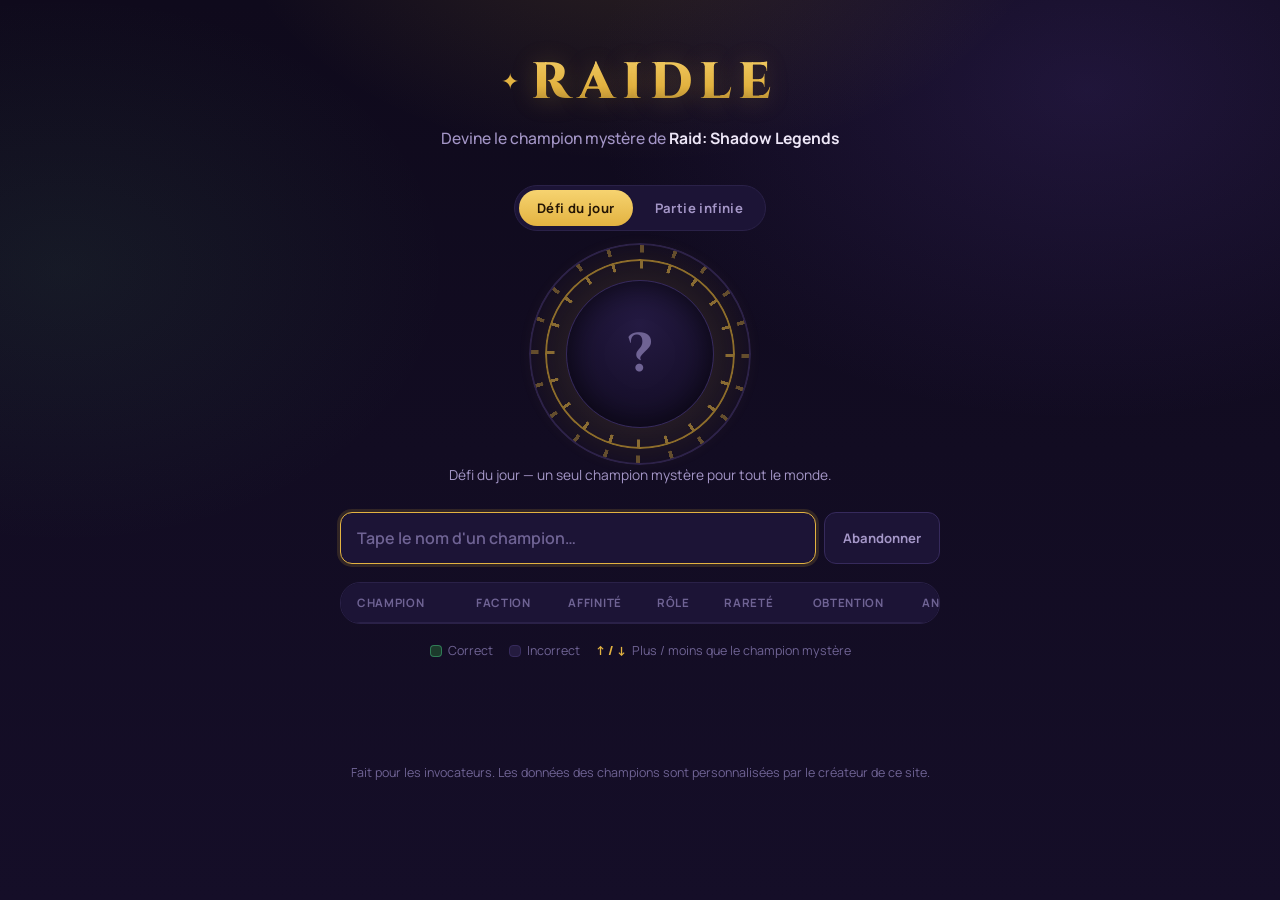
==== index.html @ 4471acad "Init Push" ====
<!DOCTYPE html>
<html lang="fr">
<head>
<meta charset="UTF-8">
<meta name="viewport" content="width=device-width, initial-scale=1.0">
<title>Raidle — Devine le champion Raid Shadow Legends</title>
<link rel="preconnect" href="https://fonts.googleapis.com">
<link rel="preconnect" href="https://fonts.gstatic.com" crossorigin>
<link href="https://fonts.googleapis.com/css2?family=Cinzel:wght@600;700;800&family=Manrope:wght@400;500;600;700;800&display=swap" rel="stylesheet">
<link rel="stylesheet" href="style.css">
</head>
<body>

<div class="bg-glow" aria-hidden="true"></div>

<header class="site-header">
  <div class="header-inner">
    <div class="brand">
      <span class="brand-mark" aria-hidden="true">✦</span>
      <h1>RAIDLE</h1>
    </div>
    <p class="subtitle">Devine le champion mystère de <strong>Raid: Shadow Legends</strong></p>
  </div>
</header>

<main class="game">

  <!-- Mode switch -->
  <div class="mode-switch" role="tablist" aria-label="Mode de jeu">
    <button class="mode-btn is-active" data-mode="daily" role="tab" aria-selected="true">Défi du jour</button>
    <button class="mode-btn" data-mode="infinite" role="tab" aria-selected="false">Partie infinie</button>
  </div>

  <!-- Portal / silhouette hero -->
  <section class="portal-wrap">
    <div class="portal" id="portal">
      <div class="portal-ring" aria-hidden="true"></div>
      <div class="portal-ring portal-ring--outer" aria-hidden="true"></div>
      <div class="portal-glow" aria-hidden="true"></div>
      <div class="portal-figure" id="portalFigure">
        <span class="placeholder-glyph">?</span>
      </div>
    </div>
    <p class="portal-caption" id="attemptsCaption">Qui est ce champion ? Tente ta chance ci-dessous.</p>
  </section>

  <!-- Guess input -->
  <section class="guess-box">
    <div class="autocomplete" id="autocomplete">
      <input
        type="text"
        id="guessInput"
        class="guess-input"
        placeholder="Tape le nom d'un champion…"
        autocomplete="off"
        spellcheck="false"
        aria-label="Nom du champion"
      />
      <ul class="suggestions" id="suggestions" hidden></ul>
    </div>
    <button class="give-up-btn" id="giveUpBtn" type="button">Abandonner</button>
  </section>

  <!-- Win / lose banner -->
  <section class="result-banner" id="resultBanner" hidden></section>

  <!-- Guesses table -->
  <section class="board-wrap">
    <div class="board-scroll">
      <table class="board" id="board">
        <thead>
          <tr>
            <th class="col-portrait">Champion</th>
            <th>Faction</th>
            <th>Affinité</th>
            <th>Rôle</th>
            <th>Rareté</th>
            <th>Obtention</th>
            <th>Année</th>
          </tr>
        </thead>
        <tbody id="boardBody">
        </tbody>
      </table>
    </div>
  </section>

  <p class="legend">
    <span class="legend-item"><span class="legend-swatch legend-swatch--correct"></span> Correct</span>
    <span class="legend-item"><span class="legend-swatch legend-swatch--wrong"></span> Incorrect</span>
    <span class="legend-item"><span class="legend-arrow">↑ / ↓</span> Plus / moins que le champion mystère</span>
  </p>

</main>

<footer class="site-footer">
  <p>Fait pour les invocateurs. Les données des champions sont personnalisées par le créateur de ce site.</p>
</footer>

<script src="data.js"></script>
<script src="script.js"></script>
</body>
</html>
---- style.css ----
/* =========================================================================
   RAIDLE — design tokens
   Palette   : deep arcane violet ground, ember-gold accent, affinity hues
   Type      : Cinzel (display, runic/carved) + Manrope (body/UI)
   Signature : the "summon portal" — a rotating rune ring around the
               silhouette guess, echoing Raid's summon-circle iconography
   ========================================================================= */

:root {
  --bg: #0f0a1c;
  --bg-alt: #150e28;
  --surface: #1c1436;
  --surface-2: #251c44;
  --border: #362a5c;
  --border-soft: #2a2148;

  --text: #ede6f7;
  --text-muted: #a496c7;
  --text-faint: #6f6394;

  --gold: #e3b341;
  --gold-bright: #f6d370;
  --gold-dim: #8a6a2a;

  --magic: #5b9df0;
  --spirit: #57c278;
  --force: #e15b4f;
  --void: #a97bf0;

  --correct: #3fa872;
  --correct-bg: #1c3a2c;
  --wrong-bg: #241b3f;
  --close: #e3b341;

  --radius-lg: 20px;
  --radius-md: 12px;
  --radius-sm: 8px;

  --shadow-deep: 0 20px 60px rgba(0,0,0,0.55);
}

* { box-sizing: border-box; }

html, body {
  margin: 0;
  padding: 0;
}

body {
  background: var(--bg);
  color: var(--text);
  font-family: 'Manrope', sans-serif;
  min-height: 100vh;
  position: relative;
  overflow-x: hidden;
  -webkit-font-smoothing: antialiased;
}

@media (prefers-reduced-motion: reduce) {
  *, *::before, *::after {
    animation-duration: 0.001ms !important;
    animation-iteration-count: 1 !important;
    transition-duration: 0.001ms !important;
  }
}

/* ---------- ambient background ---------- */

.bg-glow {
  position: fixed;
  inset: 0;
  z-index: 0;
  pointer-events: none;
  background:
    radial-gradient(680px 420px at 50% -10%, rgba(227,179,65,0.14), transparent 60%),
    radial-gradient(900px 600px at 85% 10%, rgba(90,60,160,0.22), transparent 55%),
    radial-gradient(700px 500px at 5% 30%, rgba(87,194,120,0.08), transparent 55%),
    linear-gradient(180deg, var(--bg) 0%, var(--bg-alt) 100%);
}

/* ---------- header ---------- */

.site-header {
  position: relative;
  z-index: 1;
  padding: 48px 20px 12px;
  text-align: center;
}

.brand {
  display: flex;
  align-items: center;
  justify-content: center;
  gap: 12px;
}

.brand-mark {
  color: var(--gold);
  font-size: 22px;
  transform: translateY(-2px);
}

.site-header h1 {
  font-family: 'Cinzel', serif;
  font-weight: 800;
  font-size: clamp(2.2rem, 6vw, 3.2rem);
  letter-spacing: 0.14em;
  margin: 0;
  background: linear-gradient(180deg, var(--gold-bright) 0%, var(--gold) 55%, var(--gold-dim) 100%);
  -webkit-background-clip: text;
  background-clip: text;
  color: transparent;
  text-shadow: 0 2px 24px rgba(227,179,65,0.25);
}

.subtitle {
  margin: 10px 0 0;
  color: var(--text-muted);
  font-size: 0.98rem;
  font-weight: 500;
}

.subtitle strong {
  color: var(--text);
  font-weight: 700;
}

/* ---------- layout ---------- */

.game {
  position: relative;
  z-index: 1;
  max-width: 640px;
  margin: 0 auto;
  padding: 24px 20px 60px;
  display: flex;
  flex-direction: column;
  align-items: center;
}

/* ---------- mode switch ---------- */

.mode-switch {
  display: inline-flex;
  gap: 4px;
  padding: 4px;
  background: var(--surface);
  border: 1px solid var(--border-soft);
  border-radius: 999px;
  margin-bottom: 28px;
}

.mode-btn {
  border: none;
  background: transparent;
  color: var(--text-muted);
  font-family: 'Manrope', sans-serif;
  font-weight: 700;
  font-size: 0.82rem;
  letter-spacing: 0.03em;
  padding: 9px 18px;
  border-radius: 999px;
  cursor: pointer;
  transition: background 0.2s ease, color 0.2s ease;
}

.mode-btn:hover { color: var(--text); }

.mode-btn.is-active {
  background: linear-gradient(180deg, var(--gold-bright), var(--gold));
  color: #241505;
}

/* ---------- portal (signature element) ---------- */

.portal-wrap {
  display: flex;
  flex-direction: column;
  align-items: center;
  margin-bottom: 28px;
}

.portal {
  position: relative;
  width: 190px;
  height: 190px;
  display: grid;
  place-items: center;
  border-radius: 50%;
}

.portal-glow {
  position: absolute;
  inset: -30px;
  border-radius: 50%;
  background: radial-gradient(circle, rgba(227,179,65,0.22) 0%, rgba(227,179,65,0) 68%);
  filter: blur(2px);
}

.portal-ring {
  position: absolute;
  inset: 0;
  border-radius: 50%;
  border: 2px solid var(--gold-dim);
  background:
    repeating-conic-gradient(from 0deg, rgba(227,179,65,0.55) 0deg 2deg, transparent 2deg 18deg);
  -webkit-mask: radial-gradient(farthest-side, transparent calc(100% - 10px), #000 calc(100% - 9px));
  mask: radial-gradient(farthest-side, transparent calc(100% - 10px), #000 calc(100% - 9px));
  animation: spin 34s linear infinite;
}

.portal-ring--outer {
  inset: -16px;
  border-color: var(--border);
  opacity: 0.7;
  animation-duration: 50s;
  animation-direction: reverse;
}

@keyframes spin {
  to { transform: rotate(360deg); }
}

.portal-figure {
  position: relative;
  width: 148px;
  height: 148px;
  border-radius: 50%;
  overflow: hidden;
  background: radial-gradient(circle at 50% 30%, #241a42, #150e28 75%);
  border: 1px solid var(--border);
  display: grid;
  place-items: center;
  box-shadow: inset 0 0 30px rgba(0,0,0,0.6);
}

.portal-figure img {
  width: 100%;
  height: 100%;
  object-fit: cover;
  filter: brightness(0) saturate(100%);
  transition: filter 0.5s ease;
}

.portal-figure.is-revealed img {
  filter: none;
}

.placeholder-glyph {
  font-family: 'Cinzel', serif;
  font-size: 3.4rem;
  font-weight: 700;
  color: var(--text-faint);
}

.portal-caption {
  margin: 16px 0 0;
  font-size: 0.86rem;
  color: var(--text-muted);
  text-align: center;
}

/* ---------- guess input ---------- */

.guess-box {
  width: 100%;
  display: flex;
  gap: 8px;
  margin-bottom: 18px;
}

.autocomplete {
  position: relative;
  flex: 1;
}

.guess-input {
  width: 100%;
  background: var(--surface);
  border: 1px solid var(--border);
  color: var(--text);
  font-family: 'Manrope', sans-serif;
  font-size: 1rem;
  font-weight: 600;
  padding: 14px 16px;
  border-radius: var(--radius-md);
  outline: none;
  transition: border-color 0.2s ease, box-shadow 0.2s ease;
}

.guess-input::placeholder { color: var(--text-faint); }

.guess-input:focus {
  border-color: var(--gold);
  box-shadow: 0 0 0 3px rgba(227,179,65,0.15);
}

.suggestions {
  position: absolute;
  z-index: 20;
  top: calc(100% + 6px);
  left: 0;
  right: 0;
  margin: 0;
  padding: 6px;
  list-style: none;
  background: var(--surface-2);
  border: 1px solid var(--border);
  border-radius: var(--radius-md);
  max-height: 260px;
  overflow-y: auto;
  box-shadow: var(--shadow-deep);
}

.suggestions li {
  padding: 10px 12px;
  border-radius: var(--radius-sm);
  font-weight: 600;
  font-size: 0.94rem;
  color: var(--text);
  cursor: pointer;
}

.suggestions li:hover,
.suggestions li.is-active {
  background: var(--surface);
  color: var(--gold-bright);
}

.suggestions .no-match {
  color: var(--text-faint);
  cursor: default;
  font-weight: 500;
}

.suggestions .no-match:hover {
  background: transparent;
  color: var(--text-faint);
}

.give-up-btn {
  background: var(--surface);
  border: 1px solid var(--border);
  color: var(--text-muted);
  font-family: 'Manrope', sans-serif;
  font-weight: 700;
  font-size: 0.82rem;
  padding: 0 18px;
  border-radius: var(--radius-md);
  cursor: pointer;
  white-space: nowrap;
  transition: border-color 0.2s ease, color 0.2s ease;
}

.give-up-btn:hover {
  border-color: var(--force);
  color: var(--force);
}

/* ---------- result banner ---------- */

.result-banner {
  width: 100%;
  border-radius: var(--radius-md);
  padding: 16px 18px;
  margin-bottom: 18px;
  text-align: center;
  font-weight: 700;
  animation: rise 0.35s ease both;
}

.result-banner.win {
  background: linear-gradient(180deg, rgba(63,168,114,0.18), rgba(63,168,114,0.06));
  border: 1px solid rgba(63,168,114,0.5);
  color: #a7e8c4;
}

.result-banner.lose {
  background: linear-gradient(180deg, rgba(225,91,79,0.18), rgba(225,91,79,0.06));
  border: 1px solid rgba(225,91,79,0.5);
  color: #f3b7b0;
}

.result-banner .answer-name {
  font-family: 'Cinzel', serif;
  color: var(--gold-bright);
}

.result-banner .banner-actions {
  margin-top: 10px;
  display: flex;
  gap: 8px;
  justify-content: center;
  flex-wrap: wrap;
}

.banner-actions button {
  font-family: 'Manrope', sans-serif;
  font-weight: 700;
  font-size: 0.82rem;
  padding: 8px 16px;
  border-radius: 999px;
  border: 1px solid var(--border);
  background: var(--surface);
  color: var(--text);
  cursor: pointer;
}

.banner-actions button:hover {
  border-color: var(--gold);
  color: var(--gold-bright);
}

@keyframes rise {
  from { opacity: 0; transform: translateY(-6px); }
  to { opacity: 1; transform: translateY(0); }
}

/* ---------- board ---------- */

.board-wrap {
  width: 100%;
}

.board-scroll {
  width: 100%;
  overflow-x: auto;
  border-radius: var(--radius-lg);
  border: 1px solid var(--border-soft);
}

.board {
  width: 100%;
  border-collapse: collapse;
  min-width: 640px;
  background: var(--surface);
}

.board thead th {
  font-family: 'Manrope', sans-serif;
  font-size: 0.72rem;
  letter-spacing: 0.06em;
  text-transform: uppercase;
  color: var(--text-faint);
  font-weight: 700;
  padding: 12px 10px;
  text-align: center;
  border-bottom: 1px solid var(--border-soft);
}

.board thead th.col-portrait { text-align: left; padding-left: 16px; }

.board tbody td {
  padding: 10px;
  text-align: center;
  border-bottom: 1px solid var(--border-soft);
  font-size: 0.86rem;
  font-weight: 700;
}

.board tbody tr:last-child td { border-bottom: none; }

.cell-portrait {
  display: flex;
  align-items: center;
  gap: 10px;
  padding-left: 16px !important;
  text-align: left !important;
  font-family: 'Cinzel', serif;
  font-size: 0.88rem;
  letter-spacing: 0.02em;
  color: var(--text);
}

.cell-portrait img,
.cell-portrait .thumb-fallback {
  width: 34px;
  height: 34px;
  border-radius: 50%;
  object-fit: cover;
  border: 1px solid var(--border);
  flex-shrink: 0;
}

.cell-portrait .thumb-fallback {
  display: grid;
  place-items: center;
  background: var(--surface-2);
  font-size: 0.7rem;
  color: var(--text-faint);
  font-family: 'Manrope', sans-serif;
  font-weight: 800;
}

.tag {
  display: inline-flex;
  align-items: center;
  gap: 6px;
  padding: 6px 10px;
  border-radius: 999px;
  font-size: 0.78rem;
}

.cell.is-correct {
  background: var(--correct-bg);
  color: #a7e8c4;
}

.cell.is-wrong {
  background: var(--wrong-bg);
  color: var(--text-muted);
}

.cell .arrow {
  margin-left: 4px;
  color: var(--close);
  font-weight: 900;
}

.affinity-dot {
  width: 9px;
  height: 9px;
  border-radius: 50%;
  display: inline-block;
}

.affinity-dot.Magic { background: var(--magic); }
.affinity-dot.Spirit { background: var(--spirit); }
.affinity-dot.Force { background: var(--force); }
.affinity-dot.Void { background: var(--void); }

.row-enter {
  animation: rowIn 0.4s ease both;
}

@keyframes rowIn {
  from { opacity: 0; transform: translateY(-8px); }
  to { opacity: 1; transform: translateY(0); }
}

/* ---------- legend ---------- */

.legend {
  margin-top: 18px;
  display: flex;
  flex-wrap: wrap;
  gap: 16px;
  justify-content: center;
  color: var(--text-faint);
  font-size: 0.78rem;
}

.legend-item {
  display: inline-flex;
  align-items: center;
  gap: 6px;
}

.legend-swatch {
  width: 12px;
  height: 12px;
  border-radius: 4px;
  display: inline-block;
}

.legend-swatch--correct { background: var(--correct-bg); border: 1px solid rgba(63,168,114,0.6); }
.legend-swatch--wrong { background: var(--wrong-bg); border: 1px solid var(--border); }

.legend-arrow { color: var(--close); font-weight: 800; }

/* ---------- footer ---------- */

.site-footer {
  position: relative;
  z-index: 1;
  text-align: center;
  padding: 20px;
  color: var(--text-faint);
  font-size: 0.78rem;
}

/* ---------- responsive ---------- */

@media (max-width: 480px) {
  .portal { width: 150px; height: 150px; }
  .portal-figure { width: 116px; height: 116px; }
  .site-header h1 { letter-spacing: 0.08em; }
}
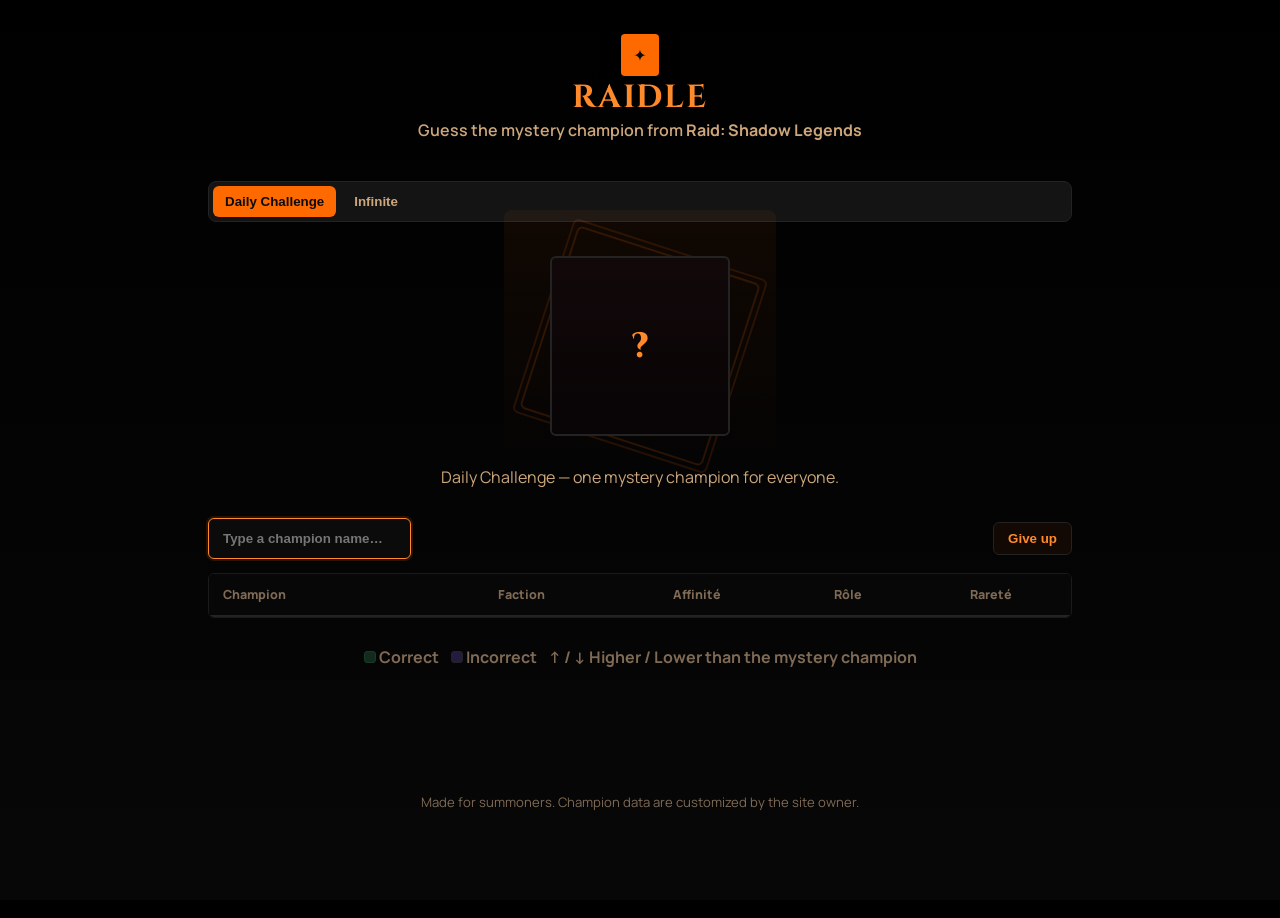
==== commit 98f3ac75: "Littles add" ====
--- a/index.html
+++ b/index.html
@@ -1,9 +1,9 @@
 <!DOCTYPE html>
-<html lang="fr">
+<html lang="en">
 <head>
 <meta charset="UTF-8">
 <meta name="viewport" content="width=device-width, initial-scale=1.0">
-<title>Raidle — Devine le champion Raid Shadow Legends</title>
+<title>Raidle — Guess the Raid: Shadow Legends champion</title>
 <link rel="preconnect" href="https://fonts.googleapis.com">
 <link rel="preconnect" href="https://fonts.gstatic.com" crossorigin>
 <link href="https://fonts.googleapis.com/css2?family=Cinzel:wght@600;700;800&family=Manrope:wght@400;500;600;700;800&display=swap" rel="stylesheet">
@@ -19,16 +19,16 @@
       <span class="brand-mark" aria-hidden="true">✦</span>
       <h1>RAIDLE</h1>
     </div>
-    <p class="subtitle">Devine le champion mystère de <strong>Raid: Shadow Legends</strong></p>
+    <p class="subtitle">Guess the mystery champion from <strong>Raid: Shadow Legends</strong></p>
   </div>
 </header>
 
 <main class="game">
 
   <!-- Mode switch -->
-  <div class="mode-switch" role="tablist" aria-label="Mode de jeu">
-    <button class="mode-btn is-active" data-mode="daily" role="tab" aria-selected="true">Défi du jour</button>
-    <button class="mode-btn" data-mode="infinite" role="tab" aria-selected="false">Partie infinie</button>
+  <div class="mode-switch" role="tablist" aria-label="Game mode">
+    <button class="mode-btn is-active" data-mode="daily" role="tab" aria-selected="true">Daily Challenge</button>
+    <button class="mode-btn" data-mode="infinite" role="tab" aria-selected="false">Infinite</button>
   </div>
 
   <!-- Portal / silhouette hero -->
@@ -41,7 +41,7 @@
         <span class="placeholder-glyph">?</span>
       </div>
     </div>
-    <p class="portal-caption" id="attemptsCaption">Qui est ce champion ? Tente ta chance ci-dessous.</p>
+    <p class="portal-caption" id="attemptsCaption">Who is this champion? Try your luck below.</p>
   </section>
 
   <!-- Guess input -->
@@ -51,14 +51,14 @@
         type="text"
         id="guessInput"
         class="guess-input"
-        placeholder="Tape le nom d'un champion…"
+        placeholder="Type a champion name…"
         autocomplete="off"
         spellcheck="false"
-        aria-label="Nom du champion"
+        aria-label="Champion name"
       />
       <ul class="suggestions" id="suggestions" hidden></ul>
     </div>
-    <button class="give-up-btn" id="giveUpBtn" type="button">Abandonner</button>
+    <button class="give-up-btn" id="giveUpBtn" type="button">Give up</button>
   </section>
 
   <!-- Win / lose banner -->
@@ -75,8 +75,6 @@
             <th>Affinité</th>
             <th>Rôle</th>
             <th>Rareté</th>
-            <th>Obtention</th>
-            <th>Année</th>
           </tr>
         </thead>
         <tbody id="boardBody">
@@ -88,13 +86,13 @@
   <p class="legend">
     <span class="legend-item"><span class="legend-swatch legend-swatch--correct"></span> Correct</span>
     <span class="legend-item"><span class="legend-swatch legend-swatch--wrong"></span> Incorrect</span>
-    <span class="legend-item"><span class="legend-arrow">↑ / ↓</span> Plus / moins que le champion mystère</span>
+    <span class="legend-item"><span class="legend-arrow">↑ / ↓</span> Higher / Lower than the mystery champion</span>
   </p>
 
 </main>
 
 <footer class="site-footer">
-  <p>Fait pour les invocateurs. Les données des champions sont personnalisées par le créateur de ce site.</p>
+  <p>Made for summoners. Champion data are customized by the site owner.</p>
 </footer>
 
 <script src="data.js"></script>
--- a/style.css
+++ b/style.css
@@ -1,588 +1,163 @@
-/* =========================================================================
-   RAIDLE — design tokens
-   Palette   : deep arcane violet ground, ember-gold accent, affinity hues
-   Type      : Cinzel (display, runic/carved) + Manrope (body/UI)
-   Signature : the "summon portal" — a rotating rune ring around the
-               silhouette guess, echoing Raid's summon-circle iconography
-   ========================================================================= */
+/* RAIDLE — orange/black, angular theme
+   Inspired by fr-rsl.github.io: higher contrast, square shapes,
+   bolder orange accents, reduced softness for stronger legibility.
+*/
 
-:root {
-  --bg: #0f0a1c;
-  --bg-alt: #150e28;
-  --surface: #1c1436;
-  --surface-2: #251c44;
-  --border: #362a5c;
-  --border-soft: #2a2148;
+:root{
+  --bg:#000000;
+  --bg-alt:#070707;
+  --surface:#0f0f0f;
+  --surface-2:#141414;
+  --border:#232323;
+  --border-2:#1a1a1a;
 
-  --text: #ede6f7;
-  --text-muted: #a496c7;
-  --text-faint: #6f6394;
+  --text:#fff8ef;
+  --muted:#cda77b;
+  --faint:#7f6a55;
 
-  --gold: #e3b341;
-  --gold-bright: #f6d370;
-  --gold-dim: #8a6a2a;
+  --accent:#ff6a00; /* main orange */
+  --accent-2:#ff8a2b;
+  --accent-dim:#b84f00;
 
-  --magic: #5b9df0;
-  --spirit: #57c278;
-  --force: #e15b4f;
-  --void: #a97bf0;
+  --magic:#2fa6ff;
+  --spirit:#6bd08a;
+  --force:#ff6a00;
+  --void:#b98cff;
 
-  --correct: #3fa872;
-  --correct-bg: #1c3a2c;
-  --wrong-bg: #241b3f;
-  --close: #e3b341;
+  --radius-sm:6px;
+  --radius-xs:4px;
 
-  --radius-lg: 20px;
-  --radius-md: 12px;
-  --radius-sm: 8px;
-
-  --shadow-deep: 0 20px 60px rgba(0,0,0,0.55);
+  --shadow-1:0 6px 18px rgba(0,0,0,0.7);
 }
 
-* { box-sizing: border-box; }
-
-html, body {
-  margin: 0;
-  padding: 0;
+*{box-sizing:border-box}
+html,body{height:100%}
+body{
+  margin:0;
+  background:linear-gradient(180deg,var(--bg),var(--bg-alt));
+  color:var(--text);
+  font-family:'Manrope', system-ui, -apple-system, "Segoe UI", Roboto, Arial;
+  -webkit-font-smoothing:antialiased;
 }
 
-body {
-  background: var(--bg);
-  color: var(--text);
-  font-family: 'Manrope', sans-serif;
-  min-height: 100vh;
-  position: relative;
-  overflow-x: hidden;
-  -webkit-font-smoothing: antialiased;
+/* header */
+.site-header{
+  max-width:900px;
+  margin:18px auto 6px;
+  padding:16px 18px;
+  display:flex;
+  align-items:center;
+  gap:18px;
+  justify-content:center;
+  text-align:center;
+}
+.brand-mark{
+  background:var(--accent);
+  color:#0b0b0b;
+  padding:10px 12px;
+  border-radius:4px;
+  font-weight:900;
+  display:inline-grid;
+  place-items:center;
+  box-shadow:0 6px 18px rgba(0,0,0,0.6);
+}
+.site-header h1{
+  margin:0;
+  font-family:'Cinzel', serif;
+  color:var(--accent-2);
+  font-size:2rem;
+  letter-spacing:0.06em;
+  text-transform:uppercase;
+}
+.subtitle{margin:0;color:var(--muted);font-weight:600}
+
+/* main layout */
+.game{max-width:900px;margin:6px auto 60px;padding:18px;display:flex;flex-direction:column;gap:14px}
+
+/* mode switch */
+.mode-switch{display:inline-flex;gap:6px;padding:4px;background:var(--surface-2);border:1px solid var(--border);border-radius:8px}
+.mode-btn{background:transparent;border:0;padding:8px 12px;color:var(--muted);font-weight:800;border-radius:6px;cursor:pointer}
+.mode-btn.is-active{background:var(--accent);color:#0b0b0b}
+
+/* portal - now slightly squared */
+.portal-wrap{display:flex;flex-direction:column;align-items:center}
+.portal{position:relative;width:220px;height:220px;display:grid;place-items:center;border-radius:8px}
+.portal-glow{position:absolute;inset:-26px;border-radius:8px;background:linear-gradient(180deg,rgba(255,106,0,0.06),transparent)}
+.portal-ring{position:absolute;inset:0;border-radius:8px;border:0;background:transparent;pointer-events:none}
+.portal-ring::before{content:"";position:absolute;inset:14px;border-radius:6px;border:2px solid rgba(255,106,0,0.15);transform:rotate(18deg)}
+.portal-ring--outer{inset:-6px;border-color:var(--border);opacity:0.85;animation-duration:36s;animation-direction:reverse}
+@keyframes spin{to{transform:rotate(360deg)}}
+.portal-figure{position:relative;width:180px;height:180px;border-radius:6px;overflow:hidden;background:linear-gradient(180deg,#12080a,#090405 80%);border:2px solid var(--border);display:grid;place-items:center}
+.portal-figure img{width:100%;height:100%;object-fit:cover;border-radius:6px;box-shadow:0 10px 30px rgba(0,0,0,0.6)}
+.placeholder-glyph{font-family:'Cinzel',serif;font-size:2.2rem;font-weight:800;color:var(--accent-2);}
+.portal-caption{text-align:center;color:var(--muted);margin-top:10px}
+
+/* input */
+.guess-box{display:flex;gap:8px;align-items:center}
+.autocomplete{position:relative;flex:1}
+.guess-input{flex:1;background:#0b0b0b;border:1px solid var(--border);padding:12px 14px;border-radius:6px;color:var(--text);font-weight:700}
+.guess-input:focus{outline:2px solid rgba(255,106,0,0.14);border-color:var(--accent-2)}
+.suggestions{position:absolute;z-index:3000;top:calc(100% + 8px);left:0;right:0;padding:6px;background:linear-gradient(180deg, rgba(20,20,20,0.98), rgba(10,10,10,0.95));border:1px solid rgba(255,106,0,0.08);border-radius:8px;max-height:320px;overflow:auto;box-shadow:0 12px 30px rgba(0,0,0,0.6)}
+.suggestions li{padding:10px;border-radius:4px;color:var(--text);cursor:pointer;font-weight:700}
+.suggestions li.is-active, .suggestions li:hover{background:#171717;color:var(--accent-2)}
+.suggestion-item{display:flex;align-items:center;gap:10px;padding:8px 10px}
+.suggestion-thumb{width:46px;height:46px;border-radius:6px;object-fit:cover;border:1px solid rgba(255,255,255,0.04);flex-shrink:0}
+.suggestion-item span{font-weight:800;color:var(--text)}
+.suggestions::-webkit-scrollbar{width:10px}
+.suggestions::-webkit-scrollbar-thumb{background:linear-gradient(180deg,rgba(255,106,0,0.12),rgba(255,106,0,0.06));border-radius:6px}
+.give-up-btn{background:#120905;border:1px solid var(--border);color:var(--accent-2);padding:8px 14px;border-radius:6px;font-weight:800;cursor:pointer}
+.give-up-btn:hover{background:var(--accent);color:#0b0b0b}
+
+/* result banner */
+.result-banner{width:100%;padding:14px;border-radius:6px;background:#0b0b0b;border:1px solid var(--border);font-weight:800}
+.result-banner.win{border-color:#11331f}
+.result-banner.lose{border-color:#30120f}
+.result-banner .answer-name{color:var(--accent-2);font-family:'Cinzel',serif}
+.banner-actions{display:flex;gap:8px;justify-content:flex-end}
+.banner-actions button{padding:8px 12px;border-radius:6px;border:1px solid var(--border);background:#0e0e0e;color:var(--accent-2);font-weight:800}
+.banner-actions button:hover{background:var(--accent);color:#0b0b0b}
+
+/* board */
+.board-wrap{width:100%}
+.board-scroll{width:100%;overflow-x:auto;border-radius:6px;border:1px solid var(--border-2)}
+.board{width:100%;border-collapse:collapse;min-width:720px;background:#0b0b0b}
+.board thead th{padding:12px 10px;text-align:center;font-weight:800;color:var(--faint);font-size:0.78rem;border-bottom:2px solid var(--border);background:#070707}
+.board thead th.col-portrait{text-align:left;padding-left:14px}
+.board tbody td{padding:10px;text-align:center;border-bottom:1px solid var(--border-2);font-weight:800}
+.cell-portrait{display:flex;align-items:center;gap:10px;padding-left:12px;text-align:left;font-family:'Cinzel',serif}
+.cell-portrait img,.cell-portrait .thumb-fallback{width:38px;height:38px;border-radius:6px;object-fit:cover;border:1px solid var(--border)}
+.cell-portrait .thumb-fallback{display:grid;place-items:center;background:#131313;color:var(--faint);font-weight:800}
+.cell-portrait span{margin-left:4px;color:var(--text);font-weight:800}
+.cell.is-correct{background:#13261b;color:var(--text)}
+.cell.is-wrong{background:#141114;color:var(--faint)}
+.cell .arrow{margin-left:6px;color:var(--accent-2);font-weight:900}
+.affinity-dot{width:10px;height:10px;border-radius:3px;display:inline-block;margin-right:8px}
+.affinity-dot.Magic{background:var(--magic)}
+.affinity-dot.Spirit{background:var(--spirit)}
+.affinity-dot.Force{background:var(--force)}
+.affinity-dot.Void{background:var(--void)}
+
+/* Rarity badge styling (5th column) */
+.board tbody tr td:nth-child(5){
+  background: linear-gradient(180deg, rgba(255,106,0,0.06), rgba(255,106,0,0.02));
+  color: var(--accent-2);
+  font-weight:900;
+  border-radius:4px;
+  padding:8px 10px;
 }
 
-@media (prefers-reduced-motion: reduce) {
-  *, *::before, *::after {
-    animation-duration: 0.001ms !important;
-    animation-iteration-count: 1 !important;
-    transition-duration: 0.001ms !important;
-  }
+.row-enter{animation:rowIn 0.22s ease both}
+@keyframes rowIn{from{opacity:0;transform:translateY(-6px)}to{opacity:1;transform:none}}
+
+.legend{margin-top:14px;display:flex;gap:12px;justify-content:center;color:var(--faint);font-weight:700}
+.legend-swatch{width:12px;height:12px;border-radius:3px;display:inline-block}
+.legend-swatch--correct{background:#122b1e;border:1px solid #173b26}
+.legend-swatch--wrong{background:#241b3f;border:1px solid var(--border)}
+
+.site-footer{text-align:center;color:var(--faint);padding:18px;font-size:0.82rem}
+
+@media(max-width:480px){
+  .portal{width:160px;height:160px}
+  .portal-figure{width:120px;height:120px}
+  .site-header h1{font-size:1.4rem}
 }
-
-/* ---------- ambient background ---------- */
-
-.bg-glow {
-  position: fixed;
-  inset: 0;
-  z-index: 0;
-  pointer-events: none;
-  background:
-    radial-gradient(680px 420px at 50% -10%, rgba(227,179,65,0.14), transparent 60%),
-    radial-gradient(900px 600px at 85% 10%, rgba(90,60,160,0.22), transparent 55%),
-    radial-gradient(700px 500px at 5% 30%, rgba(87,194,120,0.08), transparent 55%),
-    linear-gradient(180deg, var(--bg) 0%, var(--bg-alt) 100%);
-}
-
-/* ---------- header ---------- */
-
-.site-header {
-  position: relative;
-  z-index: 1;
-  padding: 48px 20px 12px;
-  text-align: center;
-}
-
-.brand {
-  display: flex;
-  align-items: center;
-  justify-content: center;
-  gap: 12px;
-}
-
-.brand-mark {
-  color: var(--gold);
-  font-size: 22px;
-  transform: translateY(-2px);
-}
-
-.site-header h1 {
-  font-family: 'Cinzel', serif;
-  font-weight: 800;
-  font-size: clamp(2.2rem, 6vw, 3.2rem);
-  letter-spacing: 0.14em;
-  margin: 0;
-  background: linear-gradient(180deg, var(--gold-bright) 0%, var(--gold) 55%, var(--gold-dim) 100%);
-  -webkit-background-clip: text;
-  background-clip: text;
-  color: transparent;
-  text-shadow: 0 2px 24px rgba(227,179,65,0.25);
-}
-
-.subtitle {
-  margin: 10px 0 0;
-  color: var(--text-muted);
-  font-size: 0.98rem;
-  font-weight: 500;
-}
-
-.subtitle strong {
-  color: var(--text);
-  font-weight: 700;
-}
-
-/* ---------- layout ---------- */
-
-.game {
-  position: relative;
-  z-index: 1;
-  max-width: 640px;
-  margin: 0 auto;
-  padding: 24px 20px 60px;
-  display: flex;
-  flex-direction: column;
-  align-items: center;
-}
-
-/* ---------- mode switch ---------- */
-
-.mode-switch {
-  display: inline-flex;
-  gap: 4px;
-  padding: 4px;
-  background: var(--surface);
-  border: 1px solid var(--border-soft);
-  border-radius: 999px;
-  margin-bottom: 28px;
-}
-
-.mode-btn {
-  border: none;
-  background: transparent;
-  color: var(--text-muted);
-  font-family: 'Manrope', sans-serif;
-  font-weight: 700;
-  font-size: 0.82rem;
-  letter-spacing: 0.03em;
-  padding: 9px 18px;
-  border-radius: 999px;
-  cursor: pointer;
-  transition: background 0.2s ease, color 0.2s ease;
-}
-
-.mode-btn:hover { color: var(--text); }
-
-.mode-btn.is-active {
-  background: linear-gradient(180deg, var(--gold-bright), var(--gold));
-  color: #241505;
-}
-
-/* ---------- portal (signature element) ---------- */
-
-.portal-wrap {
-  display: flex;
-  flex-direction: column;
-  align-items: center;
-  margin-bottom: 28px;
-}
-
-.portal {
-  position: relative;
-  width: 190px;
-  height: 190px;
-  display: grid;
-  place-items: center;
-  border-radius: 50%;
-}
-
-.portal-glow {
-  position: absolute;
-  inset: -30px;
-  border-radius: 50%;
-  background: radial-gradient(circle, rgba(227,179,65,0.22) 0%, rgba(227,179,65,0) 68%);
-  filter: blur(2px);
-}
-
-.portal-ring {
-  position: absolute;
-  inset: 0;
-  border-radius: 50%;
-  border: 2px solid var(--gold-dim);
-  background:
-    repeating-conic-gradient(from 0deg, rgba(227,179,65,0.55) 0deg 2deg, transparent 2deg 18deg);
-  -webkit-mask: radial-gradient(farthest-side, transparent calc(100% - 10px), #000 calc(100% - 9px));
-  mask: radial-gradient(farthest-side, transparent calc(100% - 10px), #000 calc(100% - 9px));
-  animation: spin 34s linear infinite;
-}
-
-.portal-ring--outer {
-  inset: -16px;
-  border-color: var(--border);
-  opacity: 0.7;
-  animation-duration: 50s;
-  animation-direction: reverse;
-}
-
-@keyframes spin {
-  to { transform: rotate(360deg); }
-}
-
-.portal-figure {
-  position: relative;
-  width: 148px;
-  height: 148px;
-  border-radius: 50%;
-  overflow: hidden;
-  background: radial-gradient(circle at 50% 30%, #241a42, #150e28 75%);
-  border: 1px solid var(--border);
-  display: grid;
-  place-items: center;
-  box-shadow: inset 0 0 30px rgba(0,0,0,0.6);
-}
-
-.portal-figure img {
-  width: 100%;
-  height: 100%;
-  object-fit: cover;
-  filter: brightness(0) saturate(100%);
-  transition: filter 0.5s ease;
-}
-
-.portal-figure.is-revealed img {
-  filter: none;
-}
-
-.placeholder-glyph {
-  font-family: 'Cinzel', serif;
-  font-size: 3.4rem;
-  font-weight: 700;
-  color: var(--text-faint);
-}
-
-.portal-caption {
-  margin: 16px 0 0;
-  font-size: 0.86rem;
-  color: var(--text-muted);
-  text-align: center;
-}
-
-/* ---------- guess input ---------- */
-
-.guess-box {
-  width: 100%;
-  display: flex;
-  gap: 8px;
-  margin-bottom: 18px;
-}
-
-.autocomplete {
-  position: relative;
-  flex: 1;
-}
-
-.guess-input {
-  width: 100%;
-  background: var(--surface);
-  border: 1px solid var(--border);
-  color: var(--text);
-  font-family: 'Manrope', sans-serif;
-  font-size: 1rem;
-  font-weight: 600;
-  padding: 14px 16px;
-  border-radius: var(--radius-md);
-  outline: none;
-  transition: border-color 0.2s ease, box-shadow 0.2s ease;
-}
-
-.guess-input::placeholder { color: var(--text-faint); }
-
-.guess-input:focus {
-  border-color: var(--gold);
-  box-shadow: 0 0 0 3px rgba(227,179,65,0.15);
-}
-
-.suggestions {
-  position: absolute;
-  z-index: 20;
-  top: calc(100% + 6px);
-  left: 0;
-  right: 0;
-  margin: 0;
-  padding: 6px;
-  list-style: none;
-  background: var(--surface-2);
-  border: 1px solid var(--border);
-  border-radius: var(--radius-md);
-  max-height: 260px;
-  overflow-y: auto;
-  box-shadow: var(--shadow-deep);
-}
-
-.suggestions li {
-  padding: 10px 12px;
-  border-radius: var(--radius-sm);
-  font-weight: 600;
-  font-size: 0.94rem;
-  color: var(--text);
-  cursor: pointer;
-}
-
-.suggestions li:hover,
-.suggestions li.is-active {
-  background: var(--surface);
-  color: var(--gold-bright);
-}
-
-.suggestions .no-match {
-  color: var(--text-faint);
-  cursor: default;
-  font-weight: 500;
-}
-
-.suggestions .no-match:hover {
-  background: transparent;
-  color: var(--text-faint);
-}
-
-.give-up-btn {
-  background: var(--surface);
-  border: 1px solid var(--border);
-  color: var(--text-muted);
-  font-family: 'Manrope', sans-serif;
-  font-weight: 700;
-  font-size: 0.82rem;
-  padding: 0 18px;
-  border-radius: var(--radius-md);
-  cursor: pointer;
-  white-space: nowrap;
-  transition: border-color 0.2s ease, color 0.2s ease;
-}
-
-.give-up-btn:hover {
-  border-color: var(--force);
-  color: var(--force);
-}
-
-/* ---------- result banner ---------- */
-
-.result-banner {
-  width: 100%;
-  border-radius: var(--radius-md);
-  padding: 16px 18px;
-  margin-bottom: 18px;
-  text-align: center;
-  font-weight: 700;
-  animation: rise 0.35s ease both;
-}
-
-.result-banner.win {
-  background: linear-gradient(180deg, rgba(63,168,114,0.18), rgba(63,168,114,0.06));
-  border: 1px solid rgba(63,168,114,0.5);
-  color: #a7e8c4;
-}
-
-.result-banner.lose {
-  background: linear-gradient(180deg, rgba(225,91,79,0.18), rgba(225,91,79,0.06));
-  border: 1px solid rgba(225,91,79,0.5);
-  color: #f3b7b0;
-}
-
-.result-banner .answer-name {
-  font-family: 'Cinzel', serif;
-  color: var(--gold-bright);
-}
-
-.result-banner .banner-actions {
-  margin-top: 10px;
-  display: flex;
-  gap: 8px;
-  justify-content: center;
-  flex-wrap: wrap;
-}
-
-.banner-actions button {
-  font-family: 'Manrope', sans-serif;
-  font-weight: 700;
-  font-size: 0.82rem;
-  padding: 8px 16px;
-  border-radius: 999px;
-  border: 1px solid var(--border);
-  background: var(--surface);
-  color: var(--text);
-  cursor: pointer;
-}
-
-.banner-actions button:hover {
-  border-color: var(--gold);
-  color: var(--gold-bright);
-}
-
-@keyframes rise {
-  from { opacity: 0; transform: translateY(-6px); }
-  to { opacity: 1; transform: translateY(0); }
-}
-
-/* ---------- board ---------- */
-
-.board-wrap {
-  width: 100%;
-}
-
-.board-scroll {
-  width: 100%;
-  overflow-x: auto;
-  border-radius: var(--radius-lg);
-  border: 1px solid var(--border-soft);
-}
-
-.board {
-  width: 100%;
-  border-collapse: collapse;
-  min-width: 640px;
-  background: var(--surface);
-}
-
-.board thead th {
-  font-family: 'Manrope', sans-serif;
-  font-size: 0.72rem;
-  letter-spacing: 0.06em;
-  text-transform: uppercase;
-  color: var(--text-faint);
-  font-weight: 700;
-  padding: 12px 10px;
-  text-align: center;
-  border-bottom: 1px solid var(--border-soft);
-}
-
-.board thead th.col-portrait { text-align: left; padding-left: 16px; }
-
-.board tbody td {
-  padding: 10px;
-  text-align: center;
-  border-bottom: 1px solid var(--border-soft);
-  font-size: 0.86rem;
-  font-weight: 700;
-}
-
-.board tbody tr:last-child td { border-bottom: none; }
-
-.cell-portrait {
-  display: flex;
-  align-items: center;
-  gap: 10px;
-  padding-left: 16px !important;
-  text-align: left !important;
-  font-family: 'Cinzel', serif;
-  font-size: 0.88rem;
-  letter-spacing: 0.02em;
-  color: var(--text);
-}
-
-.cell-portrait img,
-.cell-portrait .thumb-fallback {
-  width: 34px;
-  height: 34px;
-  border-radius: 50%;
-  object-fit: cover;
-  border: 1px solid var(--border);
-  flex-shrink: 0;
-}
-
-.cell-portrait .thumb-fallback {
-  display: grid;
-  place-items: center;
-  background: var(--surface-2);
-  font-size: 0.7rem;
-  color: var(--text-faint);
-  font-family: 'Manrope', sans-serif;
-  font-weight: 800;
-}
-
-.tag {
-  display: inline-flex;
-  align-items: center;
-  gap: 6px;
-  padding: 6px 10px;
-  border-radius: 999px;
-  font-size: 0.78rem;
-}
-
-.cell.is-correct {
-  background: var(--correct-bg);
-  color: #a7e8c4;
-}
-
-.cell.is-wrong {
-  background: var(--wrong-bg);
-  color: var(--text-muted);
-}
-
-.cell .arrow {
-  margin-left: 4px;
-  color: var(--close);
-  font-weight: 900;
-}
-
-.affinity-dot {
-  width: 9px;
-  height: 9px;
-  border-radius: 50%;
-  display: inline-block;
-}
-
-.affinity-dot.Magic { background: var(--magic); }
-.affinity-dot.Spirit { background: var(--spirit); }
-.affinity-dot.Force { background: var(--force); }
-.affinity-dot.Void { background: var(--void); }
-
-.row-enter {
-  animation: rowIn 0.4s ease both;
-}
-
-@keyframes rowIn {
-  from { opacity: 0; transform: translateY(-8px); }
-  to { opacity: 1; transform: translateY(0); }
-}
-
-/* ---------- legend ---------- */
-
-.legend {
-  margin-top: 18px;
-  display: flex;
-  flex-wrap: wrap;
-  gap: 16px;
-  justify-content: center;
-  color: var(--text-faint);
-  font-size: 0.78rem;
-}
-
-.legend-item {
-  display: inline-flex;
-  align-items: center;
-  gap: 6px;
-}
-
-.legend-swatch {
-  width: 12px;
-  height: 12px;
-  border-radius: 4px;
-  display: inline-block;
-}
-
-.legend-swatch--correct { background: var(--correct-bg); border: 1px solid rgba(63,168,114,0.6); }
-.legend-swatch--wrong { background: var(--wrong-bg); border: 1px solid var(--border); }
-
-.legend-arrow { color: var(--close); font-weight: 800; }
-
-/* ---------- footer ---------- */
-
-.site-footer {
-  position: relative;
-  z-index: 1;
-  text-align: center;
-  padding: 20px;
-  color: var(--text-faint);
-  font-size: 0.78rem;
-}
-
-/* ---------- responsive ---------- */
-
-@media (max-width: 480px) {
-  .portal { width: 150px; height: 150px; }
-  .portal-figure { width: 116px; height: 116px; }
-  .site-header h1 { letter-spacing: 0.08em; }
-}
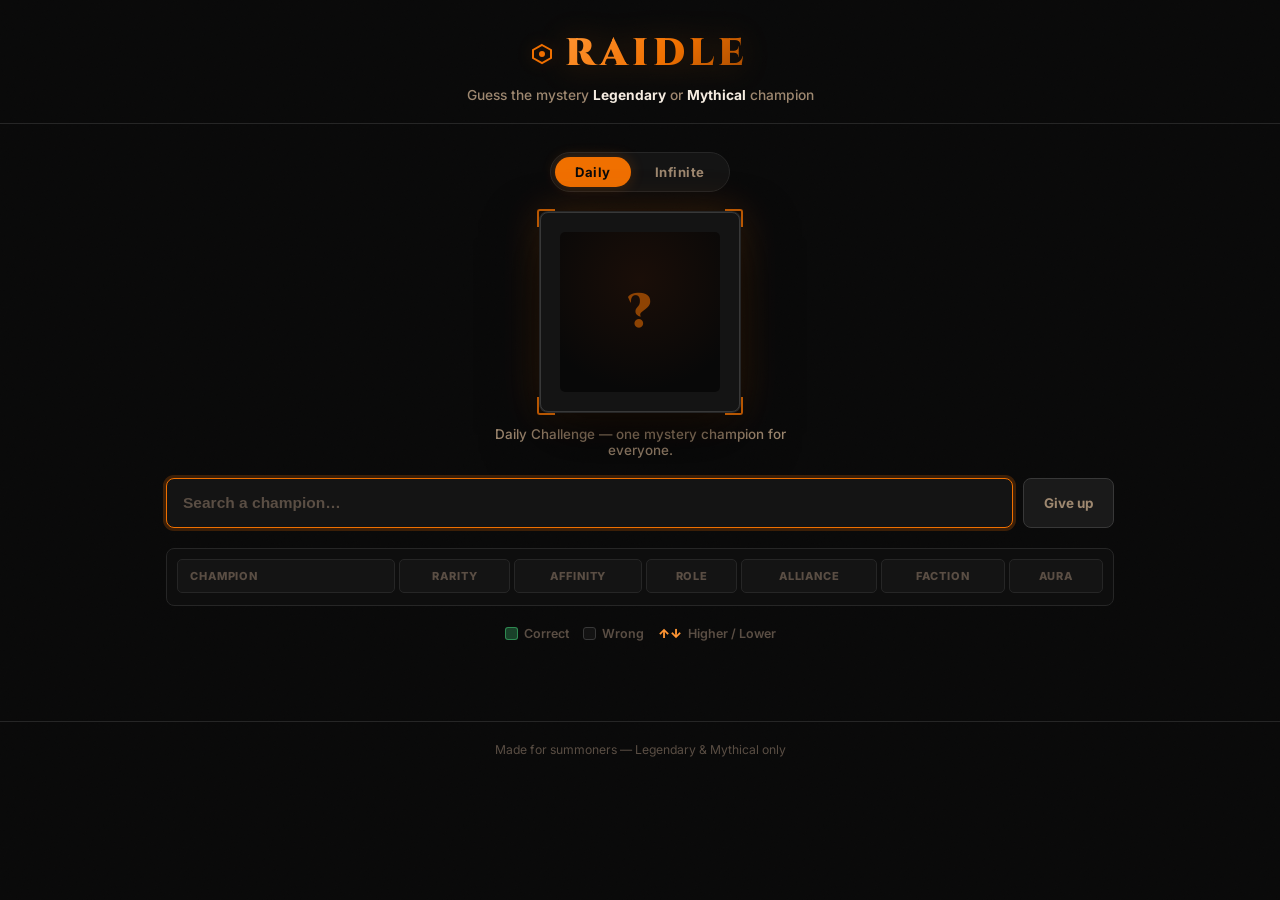
==== commit 672dfcfc: "Little update" ====
--- a/index.html
+++ b/index.html
@@ -6,93 +6,94 @@
 <title>Raidle — Guess the Raid: Shadow Legends champion</title>
 <link rel="preconnect" href="https://fonts.googleapis.com">
 <link rel="preconnect" href="https://fonts.gstatic.com" crossorigin>
-<link href="https://fonts.googleapis.com/css2?family=Cinzel:wght@600;700;800&family=Manrope:wght@400;500;600;700;800&display=swap" rel="stylesheet">
+<link href="https://fonts.googleapis.com/css2?family=Cinzel:wght@700;800;900&family=Inter:wght@400;500;600;700;800&display=swap" rel="stylesheet">
 <link rel="stylesheet" href="style.css">
 </head>
 <body>
 
-<div class="bg-glow" aria-hidden="true"></div>
+<div class="noise" aria-hidden="true"></div>
 
 <header class="site-header">
   <div class="header-inner">
     <div class="brand">
-      <span class="brand-mark" aria-hidden="true">✦</span>
+      <div class="brand-icon" aria-hidden="true">
+        <svg width="22" height="22" viewBox="0 0 22 22" fill="none"><polygon points="11,2 20,7 20,15 11,20 2,15 2,7" stroke="currentColor" stroke-width="2" fill="none"/><circle cx="11" cy="11" r="3" fill="currentColor"/></svg>
+      </div>
       <h1>RAIDLE</h1>
     </div>
-    <p class="subtitle">Guess the mystery champion from <strong>Raid: Shadow Legends</strong></p>
+    <p class="subtitle">Guess the mystery <strong>Legendary</strong> or <strong>Mythical</strong> champion</p>
   </div>
 </header>
 
 <main class="game">
 
-  <!-- Mode switch -->
   <div class="mode-switch" role="tablist" aria-label="Game mode">
-    <button class="mode-btn is-active" data-mode="daily" role="tab" aria-selected="true">Daily Challenge</button>
+    <button class="mode-btn is-active" data-mode="daily" role="tab" aria-selected="true">Daily</button>
     <button class="mode-btn" data-mode="infinite" role="tab" aria-selected="false">Infinite</button>
   </div>
 
-  <!-- Portal / silhouette hero -->
-  <section class="portal-wrap">
-    <div class="portal" id="portal">
-      <div class="portal-ring" aria-hidden="true"></div>
-      <div class="portal-ring portal-ring--outer" aria-hidden="true"></div>
-      <div class="portal-glow" aria-hidden="true"></div>
-      <div class="portal-figure" id="portalFigure">
+  <section class="hero">
+    <div class="hero-card" id="portal">
+      <div class="hero-inner" id="portalFigure">
         <span class="placeholder-glyph">?</span>
       </div>
+      <div class="hero-corner hero-corner--tl" aria-hidden="true"></div>
+      <div class="hero-corner hero-corner--tr" aria-hidden="true"></div>
+      <div class="hero-corner hero-corner--bl" aria-hidden="true"></div>
+      <div class="hero-corner hero-corner--br" aria-hidden="true"></div>
     </div>
-    <p class="portal-caption" id="attemptsCaption">Who is this champion? Try your luck below.</p>
+    <p class="hero-caption" id="attemptsCaption">Who is this champion? Try your luck below.</p>
   </section>
 
-  <!-- Guess input -->
-  <section class="guess-box">
+  <section class="input-row">
     <div class="autocomplete" id="autocomplete">
       <input
         type="text"
         id="guessInput"
         class="guess-input"
-        placeholder="Type a champion name…"
+        placeholder="Search a champion…"
         autocomplete="off"
         spellcheck="false"
         aria-label="Champion name"
+        aria-autocomplete="list"
+        aria-controls="suggestions"
       />
-      <ul class="suggestions" id="suggestions" hidden></ul>
+      <ul class="suggestions" id="suggestions" role="listbox" hidden></ul>
     </div>
     <button class="give-up-btn" id="giveUpBtn" type="button">Give up</button>
   </section>
 
-  <!-- Win / lose banner -->
   <section class="result-banner" id="resultBanner" hidden></section>
 
-  <!-- Guesses table -->
   <section class="board-wrap">
     <div class="board-scroll">
       <table class="board" id="board">
         <thead>
           <tr>
             <th class="col-portrait">Champion</th>
+            <th>Rarity</th>
+            <th>Affinity</th>
+            <th>Role</th>
+            <th>Alliance</th>
             <th>Faction</th>
-            <th>Affinité</th>
-            <th>Rôle</th>
-            <th>Rareté</th>
+            <th>Aura</th>
           </tr>
         </thead>
-        <tbody id="boardBody">
-        </tbody>
+        <tbody id="boardBody"></tbody>
       </table>
     </div>
   </section>
 
-  <p class="legend">
-    <span class="legend-item"><span class="legend-swatch legend-swatch--correct"></span> Correct</span>
-    <span class="legend-item"><span class="legend-swatch legend-swatch--wrong"></span> Incorrect</span>
-    <span class="legend-item"><span class="legend-arrow">↑ / ↓</span> Higher / Lower than the mystery champion</span>
-  </p>
+  <div class="legend">
+    <span class="legend-item"><span class="chip chip--correct"></span>Correct</span>
+    <span class="legend-item"><span class="chip chip--wrong"></span>Wrong</span>
+    <span class="legend-item"><span class="legend-arrow">↑↓</span>Higher / Lower</span>
+  </div>
 
 </main>
 
 <footer class="site-footer">
-  <p>Made for summoners. Champion data are customized by the site owner.</p>
+  <p>Made for summoners &mdash; Legendary &amp; Mythical only</p>
 </footer>
 
 <script src="data.js"></script>
--- a/style.css
+++ b/style.css
@@ -1,163 +1,531 @@
-/* RAIDLE — orange/black, angular theme
-   Inspired by fr-rsl.github.io: higher contrast, square shapes,
-   bolder orange accents, reduced softness for stronger legibility.
-*/
-
-:root{
-  --bg:#000000;
-  --bg-alt:#070707;
-  --surface:#0f0f0f;
-  --surface-2:#141414;
-  --border:#232323;
-  --border-2:#1a1a1a;
-
-  --text:#fff8ef;
-  --muted:#cda77b;
-  --faint:#7f6a55;
-
-  --accent:#ff6a00; /* main orange */
-  --accent-2:#ff8a2b;
-  --accent-dim:#b84f00;
-
-  --magic:#2fa6ff;
-  --spirit:#6bd08a;
-  --force:#ff6a00;
-  --void:#b98cff;
-
-  --radius-sm:6px;
-  --radius-xs:4px;
-
-  --shadow-1:0 6px 18px rgba(0,0,0,0.7);
-}
-
-*{box-sizing:border-box}
-html,body{height:100%}
-body{
-  margin:0;
-  background:linear-gradient(180deg,var(--bg),var(--bg-alt));
-  color:var(--text);
-  font-family:'Manrope', system-ui, -apple-system, "Segoe UI", Roboto, Arial;
-  -webkit-font-smoothing:antialiased;
-}
-
-/* header */
-.site-header{
-  max-width:900px;
-  margin:18px auto 6px;
-  padding:16px 18px;
-  display:flex;
-  align-items:center;
-  gap:18px;
-  justify-content:center;
-  text-align:center;
-}
-.brand-mark{
-  background:var(--accent);
-  color:#0b0b0b;
-  padding:10px 12px;
-  border-radius:4px;
-  font-weight:900;
-  display:inline-grid;
-  place-items:center;
-  box-shadow:0 6px 18px rgba(0,0,0,0.6);
-}
-.site-header h1{
-  margin:0;
-  font-family:'Cinzel', serif;
-  color:var(--accent-2);
-  font-size:2rem;
-  letter-spacing:0.06em;
-  text-transform:uppercase;
-}
-.subtitle{margin:0;color:var(--muted);font-weight:600}
-
-/* main layout */
-.game{max-width:900px;margin:6px auto 60px;padding:18px;display:flex;flex-direction:column;gap:14px}
-
-/* mode switch */
-.mode-switch{display:inline-flex;gap:6px;padding:4px;background:var(--surface-2);border:1px solid var(--border);border-radius:8px}
-.mode-btn{background:transparent;border:0;padding:8px 12px;color:var(--muted);font-weight:800;border-radius:6px;cursor:pointer}
-.mode-btn.is-active{background:var(--accent);color:#0b0b0b}
-
-/* portal - now slightly squared */
-.portal-wrap{display:flex;flex-direction:column;align-items:center}
-.portal{position:relative;width:220px;height:220px;display:grid;place-items:center;border-radius:8px}
-.portal-glow{position:absolute;inset:-26px;border-radius:8px;background:linear-gradient(180deg,rgba(255,106,0,0.06),transparent)}
-.portal-ring{position:absolute;inset:0;border-radius:8px;border:0;background:transparent;pointer-events:none}
-.portal-ring::before{content:"";position:absolute;inset:14px;border-radius:6px;border:2px solid rgba(255,106,0,0.15);transform:rotate(18deg)}
-.portal-ring--outer{inset:-6px;border-color:var(--border);opacity:0.85;animation-duration:36s;animation-direction:reverse}
-@keyframes spin{to{transform:rotate(360deg)}}
-.portal-figure{position:relative;width:180px;height:180px;border-radius:6px;overflow:hidden;background:linear-gradient(180deg,#12080a,#090405 80%);border:2px solid var(--border);display:grid;place-items:center}
-.portal-figure img{width:100%;height:100%;object-fit:cover;border-radius:6px;box-shadow:0 10px 30px rgba(0,0,0,0.6)}
-.placeholder-glyph{font-family:'Cinzel',serif;font-size:2.2rem;font-weight:800;color:var(--accent-2);}
-.portal-caption{text-align:center;color:var(--muted);margin-top:10px}
-
-/* input */
-.guess-box{display:flex;gap:8px;align-items:center}
-.autocomplete{position:relative;flex:1}
-.guess-input{flex:1;background:#0b0b0b;border:1px solid var(--border);padding:12px 14px;border-radius:6px;color:var(--text);font-weight:700}
-.guess-input:focus{outline:2px solid rgba(255,106,0,0.14);border-color:var(--accent-2)}
-.suggestions{position:absolute;z-index:3000;top:calc(100% + 8px);left:0;right:0;padding:6px;background:linear-gradient(180deg, rgba(20,20,20,0.98), rgba(10,10,10,0.95));border:1px solid rgba(255,106,0,0.08);border-radius:8px;max-height:320px;overflow:auto;box-shadow:0 12px 30px rgba(0,0,0,0.6)}
-.suggestions li{padding:10px;border-radius:4px;color:var(--text);cursor:pointer;font-weight:700}
-.suggestions li.is-active, .suggestions li:hover{background:#171717;color:var(--accent-2)}
-.suggestion-item{display:flex;align-items:center;gap:10px;padding:8px 10px}
-.suggestion-thumb{width:46px;height:46px;border-radius:6px;object-fit:cover;border:1px solid rgba(255,255,255,0.04);flex-shrink:0}
-.suggestion-item span{font-weight:800;color:var(--text)}
-.suggestions::-webkit-scrollbar{width:10px}
-.suggestions::-webkit-scrollbar-thumb{background:linear-gradient(180deg,rgba(255,106,0,0.12),rgba(255,106,0,0.06));border-radius:6px}
-.give-up-btn{background:#120905;border:1px solid var(--border);color:var(--accent-2);padding:8px 14px;border-radius:6px;font-weight:800;cursor:pointer}
-.give-up-btn:hover{background:var(--accent);color:#0b0b0b}
-
-/* result banner */
-.result-banner{width:100%;padding:14px;border-radius:6px;background:#0b0b0b;border:1px solid var(--border);font-weight:800}
-.result-banner.win{border-color:#11331f}
-.result-banner.lose{border-color:#30120f}
-.result-banner .answer-name{color:var(--accent-2);font-family:'Cinzel',serif}
-.banner-actions{display:flex;gap:8px;justify-content:flex-end}
-.banner-actions button{padding:8px 12px;border-radius:6px;border:1px solid var(--border);background:#0e0e0e;color:var(--accent-2);font-weight:800}
-.banner-actions button:hover{background:var(--accent);color:#0b0b0b}
-
-/* board */
-.board-wrap{width:100%}
-.board-scroll{width:100%;overflow-x:auto;border-radius:6px;border:1px solid var(--border-2)}
-.board{width:100%;border-collapse:collapse;min-width:720px;background:#0b0b0b}
-.board thead th{padding:12px 10px;text-align:center;font-weight:800;color:var(--faint);font-size:0.78rem;border-bottom:2px solid var(--border);background:#070707}
-.board thead th.col-portrait{text-align:left;padding-left:14px}
-.board tbody td{padding:10px;text-align:center;border-bottom:1px solid var(--border-2);font-weight:800}
-.cell-portrait{display:flex;align-items:center;gap:10px;padding-left:12px;text-align:left;font-family:'Cinzel',serif}
-.cell-portrait img,.cell-portrait .thumb-fallback{width:38px;height:38px;border-radius:6px;object-fit:cover;border:1px solid var(--border)}
-.cell-portrait .thumb-fallback{display:grid;place-items:center;background:#131313;color:var(--faint);font-weight:800}
-.cell-portrait span{margin-left:4px;color:var(--text);font-weight:800}
-.cell.is-correct{background:#13261b;color:var(--text)}
-.cell.is-wrong{background:#141114;color:var(--faint)}
-.cell .arrow{margin-left:6px;color:var(--accent-2);font-weight:900}
-.affinity-dot{width:10px;height:10px;border-radius:3px;display:inline-block;margin-right:8px}
-.affinity-dot.Magic{background:var(--magic)}
-.affinity-dot.Spirit{background:var(--spirit)}
-.affinity-dot.Force{background:var(--force)}
-.affinity-dot.Void{background:var(--void)}
-
-/* Rarity badge styling (5th column) */
-.board tbody tr td:nth-child(5){
-  background: linear-gradient(180deg, rgba(255,106,0,0.06), rgba(255,106,0,0.02));
-  color: var(--accent-2);
-  font-weight:900;
-  border-radius:4px;
-  padding:8px 10px;
-}
-
-.row-enter{animation:rowIn 0.22s ease both}
-@keyframes rowIn{from{opacity:0;transform:translateY(-6px)}to{opacity:1;transform:none}}
-
-.legend{margin-top:14px;display:flex;gap:12px;justify-content:center;color:var(--faint);font-weight:700}
-.legend-swatch{width:12px;height:12px;border-radius:3px;display:inline-block}
-.legend-swatch--correct{background:#122b1e;border:1px solid #173b26}
-.legend-swatch--wrong{background:#241b3f;border:1px solid var(--border)}
-
-.site-footer{text-align:center;color:var(--faint);padding:18px;font-size:0.82rem}
-
-@media(max-width:480px){
-  .portal{width:160px;height:160px}
-  .portal-figure{width:120px;height:120px}
-  .site-header h1{font-size:1.4rem}
-}
+/* =====================================================================
+   RAIDLE — complete visual overhaul
+   Dark premium theme: near-black ground, amber-orange accent,
+   crisp geometry, responsive from 320px to 1440px+.
+   ===================================================================== */
+
+/* -------- tokens -------- */
+:root {
+  --bg:        #080808;
+  --bg-2:      #0e0e0e;
+  --surface:   #141414;
+  --surface-2: #1a1a1a;
+  --border:    #262626;
+  --border-hi: #383838;
+
+  --text:    #f5ede2;
+  --muted:   #9e8870;
+  --faint:   #5a4e44;
+
+  --accent:      #f07000;
+  --accent-hi:   #ff9533;
+  --accent-lo:   #a04800;
+  --accent-glow: rgba(240,112,0,.22);
+
+  --magic:  #4da6ff;
+  --spirit: #56d98a;
+  --force:  #f07000;
+  --void:   #b87cff;
+
+  --win-bg:  #0c1f13;
+  --win-bd:  #1d4628;
+  --lose-bg: #1a0c0c;
+  --lose-bd: #3b1414;
+
+  --r:    8px;
+  --r-sm: 5px;
+  --ease: cubic-bezier(.25,.46,.45,.94);
+}
+
+/* -------- reset -------- */
+*, *::before, *::after { box-sizing: border-box; margin: 0; padding: 0; }
+html { height: 100%; -webkit-text-size-adjust: 100%; }
+body {
+  min-height: 100%;
+  background: var(--bg);
+  color: var(--text);
+  font-family: 'Inter', system-ui, -apple-system, "Segoe UI", Roboto, Arial, sans-serif;
+  -webkit-font-smoothing: antialiased;
+  overflow-x: hidden;
+}
+button { font-family: inherit; cursor: pointer; }
+img { display: block; }
+ul { list-style: none; }
+
+/* -------- noise texture -------- */
+.noise {
+  pointer-events: none;
+  position: fixed; inset: 0; z-index: 0;
+  opacity: .032;
+  background-image: url("data:image/svg+xml,%3Csvg viewBox='0 0 200 200' xmlns='http://www.w3.org/2000/svg'%3E%3Cfilter id='n'%3E%3CfeTurbulence type='fractalNoise' baseFrequency='.9' numOctaves='4'/%3E%3C/filter%3E%3Crect width='100%25' height='100%25' filter='url(%23n)'/%3E%3C/svg%3E");
+  background-size: 180px;
+}
+
+/* -------- header -------- */
+.site-header {
+  position: relative; z-index: 1;
+  border-bottom: 1px solid var(--border);
+}
+.header-inner {
+  max-width: 980px;
+  margin: 0 auto;
+  padding: 28px 20px 20px;
+  display: flex;
+  flex-direction: column;
+  align-items: center;
+  gap: 8px;
+}
+.brand {
+  display: flex;
+  align-items: center;
+  gap: 12px;
+}
+.brand-icon {
+  color: var(--accent);
+  display: flex;
+  align-items: center;
+  filter: drop-shadow(0 0 8px var(--accent-glow));
+}
+.brand h1 {
+  font-family: 'Cinzel', serif;
+  font-size: clamp(1.7rem, 5vw, 2.4rem);
+  font-weight: 900;
+  letter-spacing: .12em;
+  background: linear-gradient(135deg, var(--accent-hi) 0%, var(--accent) 55%, var(--accent-lo) 100%);
+  -webkit-background-clip: text;
+  background-clip: text;
+  color: transparent;
+  filter: drop-shadow(0 2px 16px var(--accent-glow));
+}
+.subtitle {
+  font-size: .86rem;
+  color: var(--muted);
+  font-weight: 500;
+  text-align: center;
+}
+.subtitle strong { color: var(--text); font-weight: 700; }
+
+/* -------- main layout -------- */
+.game {
+  position: relative; z-index: 1;
+  max-width: 980px;
+  margin: 0 auto;
+  padding: 28px 16px 80px;
+  display: flex;
+  flex-direction: column;
+  align-items: center;
+  gap: 20px;
+}
+
+/* -------- mode tabs -------- */
+.mode-switch {
+  display: inline-flex;
+  gap: 4px;
+  background: var(--surface);
+  border: 1px solid var(--border);
+  border-radius: 999px;
+  padding: 4px;
+}
+.mode-btn {
+  border: none;
+  background: transparent;
+  color: var(--muted);
+  font-size: .82rem;
+  font-weight: 700;
+  letter-spacing: .04em;
+  padding: 7px 20px;
+  border-radius: 999px;
+  transition: background .18s var(--ease), color .18s var(--ease);
+}
+.mode-btn:hover { color: var(--text); }
+.mode-btn.is-active {
+  background: var(--accent);
+  color: #0b0b0b;
+  box-shadow: 0 0 14px var(--accent-glow);
+}
+
+/* -------- hero card -------- */
+.hero {
+  display: flex;
+  flex-direction: column;
+  align-items: center;
+  gap: 14px;
+  width: 100%;
+}
+.hero-card {
+  position: relative;
+  width: 200px;
+  height: 200px;
+  border-radius: var(--r);
+  background: var(--surface);
+  border: 1px solid var(--border-hi);
+  display: grid;
+  place-items: center;
+  box-shadow:
+    0 0 0 1px var(--border),
+    0 24px 56px rgba(0,0,0,.65),
+    0 0 40px var(--accent-glow);
+}
+.hero-corner {
+  position: absolute;
+  width: 18px; height: 18px;
+  border-color: var(--accent);
+  border-style: solid;
+  opacity: .75;
+}
+.hero-corner--tl { top: -4px; left: -4px; border-width: 2px 0 0 2px; border-radius: 3px 0 0 0; }
+.hero-corner--tr { top: -4px; right: -4px; border-width: 2px 2px 0 0; border-radius: 0 3px 0 0; }
+.hero-corner--bl { bottom: -4px; left: -4px; border-width: 0 0 2px 2px; border-radius: 0 0 0 3px; }
+.hero-corner--br { bottom: -4px; right: -4px; border-width: 0 2px 2px 0; border-radius: 0 0 3px 0; }
+.hero-inner {
+  width: 160px;
+  height: 160px;
+  border-radius: var(--r-sm);
+  overflow: hidden;
+  display: grid;
+  place-items: center;
+  background: radial-gradient(circle at 50% 30%, #1a0e08, #080808 80%);
+}
+.hero-inner img {
+  width: 100%; height: 100%;
+  object-fit: cover;
+  filter: brightness(0) saturate(0);
+  transition: filter .55s var(--ease);
+}
+.hero-inner.is-revealed img { filter: none; }
+.placeholder-glyph {
+  font-family: 'Cinzel', serif;
+  font-size: 3rem;
+  font-weight: 900;
+  color: var(--accent);
+  opacity: .55;
+  user-select: none;
+}
+.hero-caption {
+  font-size: .84rem;
+  color: var(--muted);
+  font-weight: 500;
+  text-align: center;
+  max-width: 340px;
+}
+
+/* -------- input row -------- */
+.input-row {
+  width: 100%;
+  display: flex;
+  gap: 10px;
+  align-items: stretch;
+}
+.autocomplete {
+  position: relative;
+  flex: 1;
+}
+.guess-input {
+  width: 100%;
+  height: 50px;
+  background: var(--surface);
+  border: 1px solid var(--border-hi);
+  border-radius: var(--r);
+  color: var(--text);
+  font-size: .97rem;
+  font-weight: 600;
+  padding: 0 16px;
+  outline: none;
+  transition: border-color .18s var(--ease), box-shadow .18s var(--ease);
+}
+.guess-input::placeholder { color: var(--faint); }
+.guess-input:focus {
+  border-color: var(--accent);
+  box-shadow: 0 0 0 3px var(--accent-glow);
+}
+.give-up-btn {
+  height: 50px;
+  padding: 0 20px;
+  background: var(--surface-2);
+  border: 1px solid var(--border-hi);
+  border-radius: var(--r);
+  color: var(--muted);
+  font-size: .84rem;
+  font-weight: 700;
+  white-space: nowrap;
+  transition: border-color .18s, color .18s, background .18s;
+}
+.give-up-btn:hover {
+  border-color: var(--accent);
+  color: var(--accent-hi);
+  background: rgba(240,112,0,.06);
+}
+
+/* -------- suggestions dropdown -------- */
+.suggestions {
+  position: absolute;
+  z-index: 9000;
+  top: calc(100% + 6px);
+  left: 0; right: 0;
+  padding: 6px;
+  background: var(--surface);
+  border: 1px solid var(--border-hi);
+  border-radius: var(--r);
+  max-height: 300px;
+  overflow-y: auto;
+  box-shadow: 0 16px 48px rgba(0,0,0,.7), 0 0 0 1px var(--border);
+}
+.suggestions::-webkit-scrollbar { width: 8px; }
+.suggestions::-webkit-scrollbar-track { background: transparent; }
+.suggestions::-webkit-scrollbar-thumb { background: var(--border-hi); border-radius: 4px; }
+.suggestion-item {
+  display: flex;
+  align-items: center;
+  gap: 12px;
+  padding: 8px 10px;
+  border-radius: var(--r-sm);
+  cursor: pointer;
+  transition: background .14s, color .14s;
+}
+.suggestion-item:hover,
+.suggestion-item.is-active { background: var(--surface-2); }
+.suggestion-item span {
+  font-weight: 700;
+  font-size: .92rem;
+  color: var(--text);
+}
+.suggestion-item:hover span,
+.suggestion-item.is-active span { color: var(--accent-hi); }
+.suggestion-thumb {
+  width: 44px; height: 44px;
+  border-radius: var(--r-sm);
+  object-fit: cover;
+  border: 1px solid var(--border-hi);
+  flex-shrink: 0;
+  background: var(--surface-2);
+}
+.thumb-fallback {
+  display: grid;
+  place-items: center;
+  font-weight: 800;
+  font-size: .75rem;
+  color: var(--faint);
+}
+.no-match {
+  padding: 10px 12px;
+  color: var(--faint);
+  font-size: .86rem;
+}
+
+/* -------- result banner -------- */
+.result-banner {
+  width: 100%;
+  padding: 16px 18px;
+  border-radius: var(--r);
+  font-weight: 700;
+  border: 1px solid transparent;
+  animation: rise .3s var(--ease) both;
+}
+.result-banner.win  { background: var(--win-bg);  border-color: var(--win-bd); }
+.result-banner.lose { background: var(--lose-bg); border-color: var(--lose-bd); }
+.answer-name {
+  font-family: 'Cinzel', serif;
+  color: var(--accent-hi);
+  font-size: 1.05em;
+}
+.banner-actions {
+  margin-top: 10px;
+  display: flex;
+  gap: 8px;
+  flex-wrap: wrap;
+}
+.banner-actions button {
+  height: 36px;
+  padding: 0 16px;
+  border-radius: 999px;
+  border: 1px solid var(--border-hi);
+  background: var(--surface-2);
+  color: var(--text);
+  font-size: .82rem;
+  font-weight: 700;
+  transition: background .18s, border-color .18s, color .18s;
+}
+.banner-actions button:hover {
+  background: var(--accent);
+  border-color: var(--accent);
+  color: #0b0b0b;
+}
+@keyframes rise {
+  from { opacity: 0; transform: translateY(-8px); }
+  to   { opacity: 1; transform: none; }
+}
+
+/* -------- guess board -------- */
+.board-wrap { width: 100%; }
+.board-scroll {
+  width: 100%;
+  overflow-x: auto;
+  border-radius: var(--r);
+  padding: 6px 6px 8px;
+  background: var(--bg-2);
+  border: 1px solid var(--border);
+  perspective: 1000px;
+}
+.board-scroll::-webkit-scrollbar { height: 6px; }
+.board-scroll::-webkit-scrollbar-thumb { background: var(--border-hi); border-radius: 3px; }
+.board {
+  width: 100%;
+  border-collapse: separate;
+  border-spacing: 4px 4px;
+  background: transparent;
+}
+.board thead th {
+  padding: 9px 12px;
+  font-size: .69rem;
+  font-weight: 800;
+  letter-spacing: .08em;
+  text-transform: uppercase;
+  color: var(--faint);
+  text-align: center;
+  background: var(--surface);
+  border-radius: var(--r-sm);
+  border: 1px solid var(--border);
+}
+.board thead th.col-portrait {
+  text-align: left;
+  padding-left: 12px;
+  min-width: 140px;
+}
+.board tbody td {
+  padding: 10px 10px;
+  text-align: center;
+  font-size: .88rem;
+  font-weight: 700;
+  border-radius: var(--r);
+  border: 2px solid var(--border-hi);
+  background: var(--surface-2);
+  vertical-align: middle;
+  white-space: nowrap;
+}
+.cell-portrait {
+  display: flex;
+  align-items: center;
+  gap: 10px;
+  padding: 8px 12px !important;
+  text-align: left !important;
+  border-color: rgba(160,72,0,.55) !important;
+  background: linear-gradient(135deg, #140900, #0e0600) !important;
+}
+.cell-portrait img,
+.cell-portrait .thumb-fallback {
+  width: 44px; height: 44px;
+  border-radius: var(--r-sm);
+  object-fit: cover;
+  border: 1px solid var(--border-hi);
+  flex-shrink: 0;
+}
+.cell-portrait .thumb-fallback {
+  display: grid;
+  place-items: center;
+  background: var(--surface-2);
+  color: var(--faint);
+  font-size: .7rem;
+  font-weight: 800;
+}
+.cell-portrait span {
+  font-size: .82rem;
+  font-weight: 700;
+  color: var(--text);
+  font-family: 'Cinzel', serif;
+  letter-spacing: .01em;
+  line-height: 1.3;
+  white-space: normal;
+}
+.cell.is-correct {
+  background: linear-gradient(160deg, #0e2519, #0b2014);
+  border-color: #38a864;
+  color: #7ddba0;
+  box-shadow: 0 0 20px rgba(56,168,100,.12), inset 0 1px 0 rgba(255,255,255,.05);
+}
+.cell.is-wrong {
+  background: var(--surface-2);
+  border-color: #2c1e1e;
+  color: var(--muted);
+}
+.cell .arrow {
+  display: inline-block;
+  margin-left: 5px;
+  font-size: .8em;
+  color: var(--accent-hi);
+  font-weight: 900;
+}
+.affinity-dot {
+  width: 9px; height: 9px;
+  border-radius: 50%;
+  display: inline-block;
+  margin-right: 6px;
+  vertical-align: middle;
+}
+.affinity-dot.Magic  { background: var(--magic); }
+.affinity-dot.Spirit { background: var(--spirit); }
+.affinity-dot.Force  { background: var(--force); }
+.affinity-dot.Void   { background: var(--void); }
+/* per-cell staggered flip reveal */
+.cell-reveal {
+  animation: cellFlip .42s cubic-bezier(.34,1.4,.64,1) both;
+}
+@keyframes cellFlip {
+  from { opacity: 0; transform: rotateY(-80deg) scale(.9); }
+  to   { opacity: 1; transform: rotateY(0deg)   scale(1); }
+}
+
+/* -------- legend -------- */
+.legend {
+  display: flex;
+  flex-wrap: wrap;
+  gap: 14px;
+  justify-content: center;
+  color: var(--faint);
+  font-size: .78rem;
+  font-weight: 600;
+}
+.legend-item {
+  display: inline-flex;
+  align-items: center;
+  gap: 6px;
+}
+.chip {
+  width: 13px; height: 13px;
+  border-radius: 3px;
+  display: inline-block;
+  flex-shrink: 0;
+}
+.chip--correct {
+  background: rgba(56,168,100,.35);
+  border: 1px solid rgba(56,168,100,.7);
+}
+.chip--wrong {
+  background: rgba(255,255,255,.04);
+  border: 1px solid var(--border-hi);
+}
+.legend-arrow { color: var(--accent-hi); font-weight: 900; }
+
+/* -------- footer -------- */
+.site-footer {
+  position: relative; z-index: 1;
+  text-align: center;
+  padding: 20px;
+  color: var(--faint);
+  font-size: .76rem;
+  border-top: 1px solid var(--border);
+}
+
+/* -------- responsive -------- */
+@media (max-width: 600px) {
+  .game { padding: 20px 12px 60px; gap: 16px; }
+  .hero-card { width: 168px; height: 168px; }
+  .hero-inner { width: 132px; height: 132px; }
+  .placeholder-glyph { font-size: 2.4rem; }
+  .board { font-size: .78rem; }
+  .input-row { flex-wrap: wrap; }
+  .autocomplete { flex: 1 1 100%; }
+}
+@media (max-width: 400px) {
+  .brand h1 { font-size: 1.6rem; }
+  .give-up-btn { width: 100%; height: 44px; }
+}
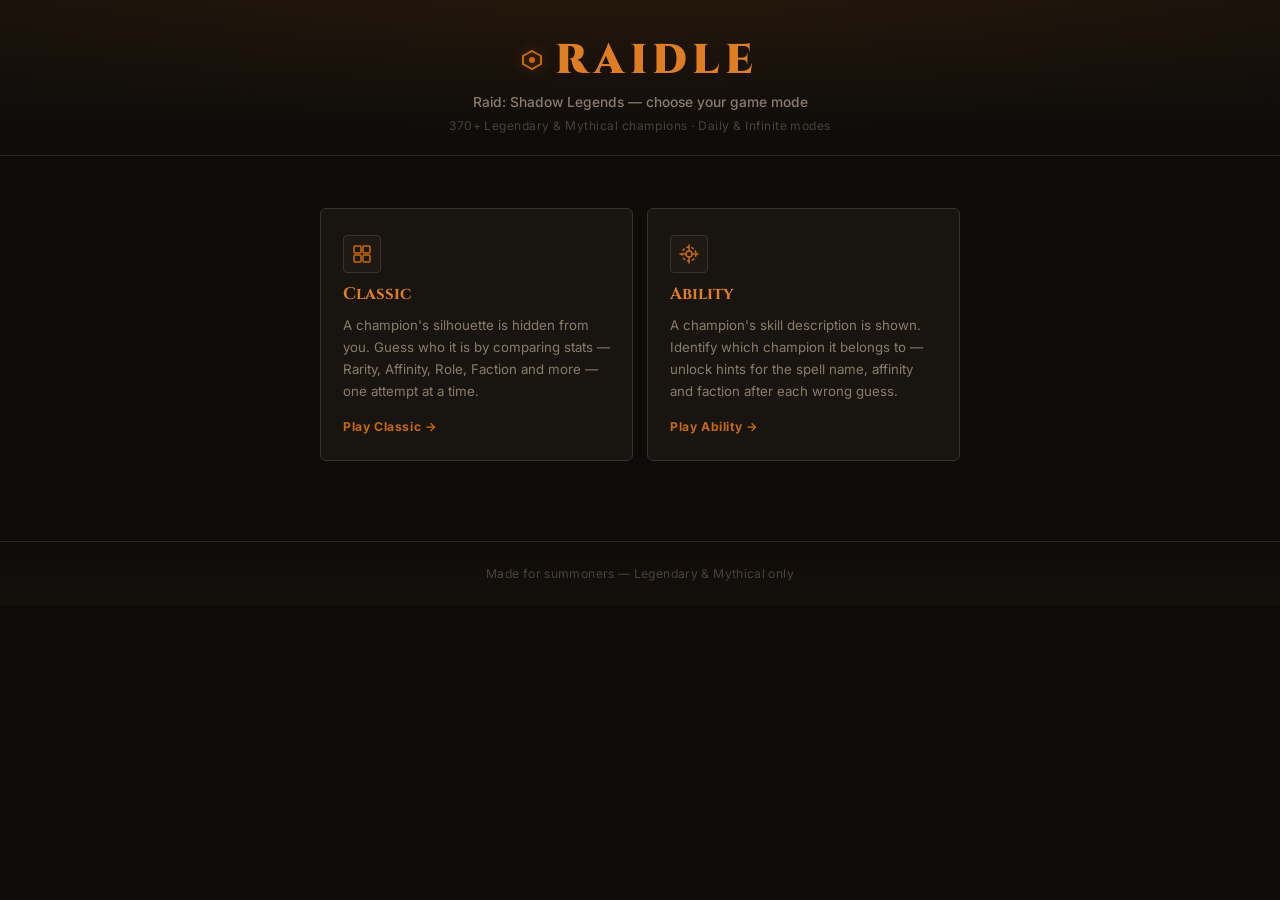
==== commit 97ad85dd: "Pretty Clean COde" ====
--- a/index.html
+++ b/index.html
@@ -3,15 +3,15 @@
 <head>
 <meta charset="UTF-8">
 <meta name="viewport" content="width=device-width, initial-scale=1.0">
-<title>Raidle — Guess the Raid: Shadow Legends champion</title>
+<title>Raidle — Choose your game</title>
+<meta name="description" content="Raidle: two Raid Shadow Legends guessing games. Guess the champion from stats, or identify them from a skill description.">
+<meta name="theme-color" content="#0d0c0b">
 <link rel="preconnect" href="https://fonts.googleapis.com">
 <link rel="preconnect" href="https://fonts.gstatic.com" crossorigin>
 <link href="https://fonts.googleapis.com/css2?family=Cinzel:wght@700;800;900&family=Inter:wght@400;500;600;700;800&display=swap" rel="stylesheet">
 <link rel="stylesheet" href="style.css">
 </head>
 <body>
-
-<div class="noise" aria-hidden="true"></div>
 
 <header class="site-header">
   <div class="header-inner">
@@ -21,73 +21,48 @@
       </div>
       <h1>RAIDLE</h1>
     </div>
-    <p class="subtitle">Guess the mystery <strong>Legendary</strong> or <strong>Mythical</strong> champion</p>
+    <p class="subtitle">Raid: Shadow Legends — choose your game mode</p>
+    <p class="hub-count">370+ Legendary &amp; Mythical champions · Daily &amp; Infinite modes</p>
   </div>
 </header>
 
-<main class="game">
+<main class="hub-main">
 
-  <div class="mode-switch" role="tablist" aria-label="Game mode">
-    <button class="mode-btn is-active" data-mode="daily" role="tab" aria-selected="true">Daily</button>
-    <button class="mode-btn" data-mode="infinite" role="tab" aria-selected="false">Infinite</button>
-  </div>
+  <div class="hub-grid">
 
-  <section class="hero">
-    <div class="hero-card" id="portal">
-      <div class="hero-inner" id="portalFigure">
-        <span class="placeholder-glyph">?</span>
+    <a href="champions.html" class="hub-card">
+      <div class="hub-card-icon" aria-hidden="true">
+        <svg width="22" height="22" viewBox="0 0 22 22" fill="none">
+          <rect x="3" y="3" width="7" height="7" rx="1" stroke="currentColor" stroke-width="1.5"/>
+          <rect x="12" y="3" width="7" height="7" rx="1" stroke="currentColor" stroke-width="1.5"/>
+          <rect x="3" y="12" width="7" height="7" rx="1" stroke="currentColor" stroke-width="1.5"/>
+          <rect x="12" y="12" width="7" height="7" rx="1" stroke="currentColor" stroke-width="1.5"/>
+        </svg>
       </div>
-      <div class="hero-corner hero-corner--tl" aria-hidden="true"></div>
-      <div class="hero-corner hero-corner--tr" aria-hidden="true"></div>
-      <div class="hero-corner hero-corner--bl" aria-hidden="true"></div>
-      <div class="hero-corner hero-corner--br" aria-hidden="true"></div>
-    </div>
-    <p class="hero-caption" id="attemptsCaption">Who is this champion? Try your luck below.</p>
-  </section>
+      <div class="hub-card-title">Classic</div>
+      <p class="hub-card-desc">
+        A champion's silhouette is hidden from you. Guess who it is by comparing stats — 
+        Rarity, Affinity, Role, Faction and more — one attempt at a time.
+      </p>
+      <span class="hub-card-cta">Play Classic →</span>
+    </a>
 
-  <section class="input-row">
-    <div class="autocomplete" id="autocomplete">
-      <input
-        type="text"
-        id="guessInput"
-        class="guess-input"
-        placeholder="Search a champion…"
-        autocomplete="off"
-        spellcheck="false"
-        aria-label="Champion name"
-        aria-autocomplete="list"
-        aria-controls="suggestions"
-      />
-      <ul class="suggestions" id="suggestions" role="listbox" hidden></ul>
-    </div>
-    <button class="give-up-btn" id="giveUpBtn" type="button">Give up</button>
-  </section>
+    <a href="ability.html" class="hub-card">
+      <div class="hub-card-icon" aria-hidden="true">
+        <svg width="22" height="22" viewBox="0 0 22 22" fill="none">
+          <path d="M11 2 L11 8 M11 14 L11 20 M2 11 L8 11 M14 11 L20 11" stroke="currentColor" stroke-width="1.5" stroke-linecap="round"/>
+          <circle cx="11" cy="11" r="3" stroke="currentColor" stroke-width="1.5"/>
+          <circle cx="11" cy="11" r="7" stroke="currentColor" stroke-width="1.5" stroke-dasharray="3 2"/>
+        </svg>
+      </div>
+      <div class="hub-card-title">Ability</div>
+      <p class="hub-card-desc">
+        A champion's skill description is shown. Identify which champion it belongs to —
+        unlock hints for the spell name, affinity and faction after each wrong guess.
+      </p>
+      <span class="hub-card-cta">Play Ability →</span>
+    </a>
 
-  <section class="result-banner" id="resultBanner" hidden></section>
-
-  <section class="board-wrap">
-    <div class="board-scroll">
-      <table class="board" id="board">
-        <thead>
-          <tr>
-            <th class="col-portrait">Champion</th>
-            <th>Rarity</th>
-            <th>Affinity</th>
-            <th>Role</th>
-            <th>Alliance</th>
-            <th>Faction</th>
-            <th>Aura</th>
-          </tr>
-        </thead>
-        <tbody id="boardBody"></tbody>
-      </table>
-    </div>
-  </section>
-
-  <div class="legend">
-    <span class="legend-item"><span class="chip chip--correct"></span>Correct</span>
-    <span class="legend-item"><span class="chip chip--wrong"></span>Wrong</span>
-    <span class="legend-item"><span class="legend-arrow">↑↓</span>Higher / Lower</span>
   </div>
 
 </main>
@@ -96,7 +71,5 @@
   <p>Made for summoners &mdash; Legendary &amp; Mythical only</p>
 </footer>
 
-<script src="data.js"></script>
-<script src="script.js"></script>
 </body>
 </html>
--- a/style.css
+++ b/style.css
@@ -1,39 +1,36 @@
-/* =====================================================================
-   RAIDLE — complete visual overhaul
-   Dark premium theme: near-black ground, amber-orange accent,
-   crisp geometry, responsive from 320px to 1440px+.
-   ===================================================================== */
+/* ================================================================
+   RAIDLE — dark theme
+   ================================================================ */
 
 /* -------- tokens -------- */
 :root {
-  --bg:        #080808;
-  --bg-2:      #0e0e0e;
-  --surface:   #141414;
-  --surface-2: #1a1a1a;
-  --border:    #262626;
-  --border-hi: #383838;
-
-  --text:    #f5ede2;
-  --muted:   #9e8870;
-  --faint:   #5a4e44;
-
-  --accent:      #f07000;
-  --accent-hi:   #ff9533;
-  --accent-lo:   #a04800;
-  --accent-glow: rgba(240,112,0,.22);
-
-  --magic:  #4da6ff;
-  --spirit: #56d98a;
-  --force:  #f07000;
-  --void:   #b87cff;
-
-  --win-bg:  #0c1f13;
-  --win-bd:  #1d4628;
-  --lose-bg: #1a0c0c;
-  --lose-bd: #3b1414;
-
-  --r:    8px;
-  --r-sm: 5px;
+  --bg:        #0d0c0b;
+  --bg-2:      #111009;
+  --surface:   #181510;
+  --surface-2: #1e1a13;
+  --border:    #2a2520;
+  --border-hi: #38322a;
+
+  --text:    #ede6d9;
+  --muted:   #8a7c68;
+  --faint:   #4a4038;
+
+  --accent:    #c8680a;
+  --accent-hi: #de7d22;
+  --accent-lo: #8a4206;
+
+  --magic:  #4a9ad4;
+  --spirit: #4aaa6a;
+  --force:  #c87820;
+  --void:   #9060c0;
+
+  --win-bg:  #0d1f10;
+  --win-bd:  #1e4224;
+  --lose-bg: #1a0e0b;
+  --lose-bd: #3a1c14;
+
+  --r:    6px;
+  --r-sm: 4px;
   --ease: cubic-bezier(.25,.46,.45,.94);
 }
 
@@ -43,6 +40,7 @@
 body {
   min-height: 100%;
   background: var(--bg);
+  background-image: radial-gradient(ellipse 130% 26% at 50% 0%, rgba(200,104,10,.07) 0%, transparent 55%);
   color: var(--text);
   font-family: 'Inter', system-ui, -apple-system, "Segoe UI", Roboto, Arial, sans-serif;
   -webkit-font-smoothing: antialiased;
@@ -51,29 +49,22 @@
 button { font-family: inherit; cursor: pointer; }
 img { display: block; }
 ul { list-style: none; }
-
-/* -------- noise texture -------- */
-.noise {
-  pointer-events: none;
-  position: fixed; inset: 0; z-index: 0;
-  opacity: .032;
-  background-image: url("data:image/svg+xml,%3Csvg viewBox='0 0 200 200' xmlns='http://www.w3.org/2000/svg'%3E%3Cfilter id='n'%3E%3CfeTurbulence type='fractalNoise' baseFrequency='.9' numOctaves='4'/%3E%3C/filter%3E%3Crect width='100%25' height='100%25' filter='url(%23n)'/%3E%3C/svg%3E");
-  background-size: 180px;
-}
+::selection { background: rgba(200,104,10,.28); color: var(--text); }
 
 /* -------- header -------- */
 .site-header {
   position: relative; z-index: 1;
   border-bottom: 1px solid var(--border);
+  background: linear-gradient(to bottom, rgba(200,104,10,.055) 0%, transparent 100%);
 }
 .header-inner {
   max-width: 980px;
   margin: 0 auto;
-  padding: 28px 20px 20px;
+  padding: 32px 20px 22px;
   display: flex;
   flex-direction: column;
   align-items: center;
-  gap: 8px;
+  gap: 6px;
 }
 .brand {
   display: flex;
@@ -84,18 +75,15 @@
   color: var(--accent);
   display: flex;
   align-items: center;
-  filter: drop-shadow(0 0 8px var(--accent-glow));
+  filter: drop-shadow(0 0 7px rgba(200,104,10,.4));
 }
 .brand h1 {
   font-family: 'Cinzel', serif;
-  font-size: clamp(1.7rem, 5vw, 2.4rem);
+  font-size: clamp(1.8rem, 5vw, 2.6rem);
   font-weight: 900;
-  letter-spacing: .12em;
-  background: linear-gradient(135deg, var(--accent-hi) 0%, var(--accent) 55%, var(--accent-lo) 100%);
-  -webkit-background-clip: text;
-  background-clip: text;
-  color: transparent;
-  filter: drop-shadow(0 2px 16px var(--accent-glow));
+  letter-spacing: .14em;
+  color: var(--accent-hi);
+  text-rendering: optimizeLegibility;
 }
 .subtitle {
   font-size: .86rem;
@@ -115,6 +103,7 @@
   flex-direction: column;
   align-items: center;
   gap: 20px;
+  animation: pageFade .45s var(--ease) both;
 }
 
 /* -------- mode tabs -------- */
@@ -123,7 +112,7 @@
   gap: 4px;
   background: var(--surface);
   border: 1px solid var(--border);
-  border-radius: 999px;
+  border-radius: var(--r);
   padding: 4px;
 }
 .mode-btn {
@@ -134,14 +123,13 @@
   font-weight: 700;
   letter-spacing: .04em;
   padding: 7px 20px;
-  border-radius: 999px;
-  transition: background .18s var(--ease), color .18s var(--ease);
+  border-radius: 4px;
+  transition: background .15s, color .15s;
 }
 .mode-btn:hover { color: var(--text); }
 .mode-btn.is-active {
   background: var(--accent);
-  color: #0b0b0b;
-  box-shadow: 0 0 14px var(--accent-glow);
+  color: var(--bg);
 }
 
 /* -------- hero card -------- */
@@ -161,22 +149,10 @@
   border: 1px solid var(--border-hi);
   display: grid;
   place-items: center;
-  box-shadow:
-    0 0 0 1px var(--border),
-    0 24px 56px rgba(0,0,0,.65),
-    0 0 40px var(--accent-glow);
-}
-.hero-corner {
-  position: absolute;
-  width: 18px; height: 18px;
-  border-color: var(--accent);
-  border-style: solid;
-  opacity: .75;
-}
-.hero-corner--tl { top: -4px; left: -4px; border-width: 2px 0 0 2px; border-radius: 3px 0 0 0; }
-.hero-corner--tr { top: -4px; right: -4px; border-width: 2px 2px 0 0; border-radius: 0 3px 0 0; }
-.hero-corner--bl { bottom: -4px; left: -4px; border-width: 0 0 2px 2px; border-radius: 0 0 0 3px; }
-.hero-corner--br { bottom: -4px; right: -4px; border-width: 0 2px 2px 0; border-radius: 0 0 3px 0; }
+  box-shadow: 0 8px 24px rgba(0,0,0,.4);
+  animation: heroBreath 4s ease-in-out infinite;
+}
+.hero-card.is-done { animation: none; }
 .hero-inner {
   width: 160px;
   height: 160px;
@@ -184,7 +160,7 @@
   overflow: hidden;
   display: grid;
   place-items: center;
-  background: radial-gradient(circle at 50% 30%, #1a0e08, #080808 80%);
+  background: var(--bg);
 }
 .hero-inner img {
   width: 100%; height: 100%;
@@ -200,6 +176,7 @@
   color: var(--accent);
   opacity: .55;
   user-select: none;
+  animation: glyphPulse 2.8s ease-in-out infinite;
 }
 .hero-caption {
   font-size: .84rem;
@@ -236,26 +213,8 @@
 .guess-input::placeholder { color: var(--faint); }
 .guess-input:focus {
   border-color: var(--accent);
-  box-shadow: 0 0 0 3px var(--accent-glow);
-}
-.give-up-btn {
-  height: 50px;
-  padding: 0 20px;
-  background: var(--surface-2);
-  border: 1px solid var(--border-hi);
-  border-radius: var(--r);
-  color: var(--muted);
-  font-size: .84rem;
-  font-weight: 700;
-  white-space: nowrap;
-  transition: border-color .18s, color .18s, background .18s;
-}
-.give-up-btn:hover {
-  border-color: var(--accent);
-  color: var(--accent-hi);
-  background: rgba(240,112,0,.06);
-}
-
+  box-shadow: 0 0 0 3px rgba(200,104,10,.14);
+}
 /* -------- suggestions dropdown -------- */
 .suggestions {
   position: absolute;
@@ -268,7 +227,7 @@
   border-radius: var(--r);
   max-height: 300px;
   overflow-y: auto;
-  box-shadow: 0 16px 48px rgba(0,0,0,.7), 0 0 0 1px var(--border);
+  box-shadow: 0 8px 24px rgba(0,0,0,.5);
 }
 .suggestions::-webkit-scrollbar { width: 8px; }
 .suggestions::-webkit-scrollbar-track { background: transparent; }
@@ -280,10 +239,11 @@
   padding: 8px 10px;
   border-radius: var(--r-sm);
   cursor: pointer;
-  transition: background .14s, color .14s;
+  transition: background .14s, color .14s, border-color .14s;
+  border-left: 2px solid transparent;
 }
 .suggestion-item:hover,
-.suggestion-item.is-active { background: var(--surface-2); }
+.suggestion-item.is-active { background: var(--surface-2); border-left-color: var(--accent); }
 .suggestion-item span {
   font-weight: 700;
   font-size: .92rem;
@@ -315,14 +275,31 @@
 /* -------- result banner -------- */
 .result-banner {
   width: 100%;
-  padding: 16px 18px;
+  padding: 18px 20px;
   border-radius: var(--r);
   font-weight: 700;
   border: 1px solid transparent;
+  position: relative;
+  overflow: hidden;
+}
+.result-banner.win  {
+  background: var(--win-bg);
+  border-color: var(--win-bd);
+  animation: winEntrance .42s cubic-bezier(.34,1.3,.64,1) both;
+}
+.result-banner.lose {
+  background: var(--lose-bg);
+  border-color: var(--lose-bd);
   animation: rise .3s var(--ease) both;
 }
-.result-banner.win  { background: var(--win-bg);  border-color: var(--win-bd); }
-.result-banner.lose { background: var(--lose-bg); border-color: var(--lose-bd); }
+.result-banner.win::after {
+  content: '';
+  position: absolute;
+  top: 0; left: -80%; bottom: 0;
+  width: 55%;
+  background: linear-gradient(90deg, transparent, rgba(255,255,255,.04), transparent);
+  animation: shimmer 1.4s var(--ease) .4s both;
+}
 .answer-name {
   font-family: 'Cinzel', serif;
   color: var(--accent-hi);
@@ -353,6 +330,14 @@
 @keyframes rise {
   from { opacity: 0; transform: translateY(-8px); }
   to   { opacity: 1; transform: none; }
+}
+@keyframes winEntrance {
+  from { opacity: 0; transform: translateY(-6px) scale(.98); }
+  to   { opacity: 1; transform: none; }
+}
+@keyframes shimmer {
+  from { left: -80%; }
+  to   { left: 120%; }
 }
 
 /* -------- guess board -------- */
@@ -408,8 +393,8 @@
   gap: 10px;
   padding: 8px 12px !important;
   text-align: left !important;
-  border-color: rgba(160,72,0,.55) !important;
-  background: linear-gradient(135deg, #140900, #0e0600) !important;
+  border-color: var(--border-hi) !important;
+  background: var(--surface) !important;
 }
 .cell-portrait img,
 .cell-portrait .thumb-fallback {
@@ -437,10 +422,9 @@
   white-space: normal;
 }
 .cell.is-correct {
-  background: linear-gradient(160deg, #0e2519, #0b2014);
+  background: #0e2519;
   border-color: #38a864;
   color: #7ddba0;
-  box-shadow: 0 0 20px rgba(56,168,100,.12), inset 0 1px 0 rgba(255,255,255,.05);
 }
 .cell.is-wrong {
   background: var(--surface-2);
@@ -470,7 +454,7 @@
   animation: cellFlip .42s cubic-bezier(.34,1.4,.64,1) both;
 }
 @keyframes cellFlip {
-  from { opacity: 0; transform: rotateY(-80deg) scale(.9); }
+  from { opacity: 0; transform: rotateY(-55deg) scale(.93); }
   to   { opacity: 1; transform: rotateY(0deg)   scale(1); }
 }
 
@@ -509,10 +493,12 @@
 .site-footer {
   position: relative; z-index: 1;
   text-align: center;
-  padding: 20px;
+  padding: 24px 20px;
   color: var(--faint);
   font-size: .76rem;
+  letter-spacing: .03em;
   border-top: 1px solid var(--border);
+  background: linear-gradient(to top, rgba(200,104,10,.035) 0%, transparent 100%);
 }
 
 /* -------- responsive -------- */
@@ -527,5 +513,345 @@
 }
 @media (max-width: 400px) {
   .brand h1 { font-size: 1.6rem; }
-  .give-up-btn { width: 100%; height: 44px; }
-}
+}
+
+/* ================================================================
+   GAME TYPE NAVIGATION
+   ================================================================ */
+.game-type-nav {
+  display: flex;
+  justify-content: center;
+  border-bottom: 1px solid var(--border);
+  position: relative;
+  z-index: 1;
+}
+.game-type-btn {
+  background: none;
+  border: none;
+  border-bottom: 2px solid transparent;
+  margin-bottom: -1px;
+  color: var(--muted);
+  font-family: 'Cinzel', serif;
+  font-size: .8rem;
+  font-weight: 700;
+  letter-spacing: .1em;
+  padding: 14px 32px;
+  transition: color .15s, border-color .15s;
+}
+.game-type-btn:hover { color: var(--text); }
+.game-type-btn.is-active {
+  color: var(--accent-hi);
+  border-bottom-color: var(--accent);
+}
+
+/* ================================================================
+   ABILITY GAME
+   ================================================================ */
+
+/* description card */
+.ability-card {
+  width: 100%;
+  background: var(--surface);
+  border: 1px solid var(--border-hi);
+  border-radius: var(--r);
+  padding: 22px 26px;
+  display: flex;
+  flex-direction: column;
+  gap: 10px;
+  position: relative;
+  overflow: hidden;
+}
+.ability-card::before {
+  content: '\201C';
+  position: absolute;
+  bottom: -14px; right: 16px;
+  font-family: 'Cinzel', serif;
+  font-size: 7rem;
+  line-height: 1;
+  color: var(--accent);
+  opacity: .07;
+  pointer-events: none;
+  user-select: none;
+}
+.ability-label {
+  font-size: .69rem;
+  font-weight: 800;
+  letter-spacing: .1em;
+  text-transform: uppercase;
+  color: var(--faint);
+}
+.ability-desc {
+  font-size: 1rem;
+  line-height: 1.75;
+  color: var(--text);
+  margin: 0;
+  border-left: 3px solid var(--accent);
+  padding-left: 16px;
+  font-style: italic;
+}
+
+/* hints row */
+.hints-row {
+  display: flex;
+  gap: 8px;
+  width: 100%;
+}
+.hint-chip {
+  flex: 1;
+  display: flex;
+  align-items: center;
+  gap: 10px;
+  padding: 11px 14px;
+  background: var(--surface);
+  border: 1px solid var(--border);
+  border-radius: var(--r);
+  min-width: 0;
+  transition: border-color .25s, background .25s;
+}
+.hint-chip.is-revealed {
+  border-color: var(--accent);
+  background: var(--surface-2);
+  animation: chipReveal .38s cubic-bezier(.34,1.56,.64,1) both;
+}
+.hint-index {
+  font-family: 'Cinzel', serif;
+  font-size: .72rem;
+  font-weight: 700;
+  color: var(--faint);
+  flex-shrink: 0;
+  width: 22px;
+  height: 22px;
+  border: 1px solid var(--border-hi);
+  border-radius: 50%;
+  display: grid;
+  place-items: center;
+  transition: border-color .25s, color .25s;
+}
+.hint-chip.is-revealed .hint-index {
+  border-color: var(--accent);
+  color: var(--accent-hi);
+}
+.hint-body {
+  display: flex;
+  flex-direction: column;
+  gap: 2px;
+  min-width: 0;
+}
+.hint-cat {
+  font-size: .64rem;
+  font-weight: 800;
+  letter-spacing: .07em;
+  text-transform: uppercase;
+  color: var(--faint);
+}
+.hint-val {
+  font-size: .86rem;
+  font-weight: 700;
+  color: var(--faint);
+  white-space: nowrap;
+  overflow: hidden;
+  text-overflow: ellipsis;
+  transition: color .25s;
+}
+.hint-chip.is-revealed .hint-val {
+  color: var(--text);
+}
+
+/* wrong guess list */
+.wrong-list {
+  width: 100%;
+  display: flex;
+  flex-wrap: wrap;
+  align-items: baseline;
+  gap: 8px;
+}
+.wrong-list-label {
+  font-size: .69rem;
+  font-weight: 800;
+  letter-spacing: .07em;
+  text-transform: uppercase;
+  color: var(--faint);
+  flex-shrink: 0;
+}
+.wrong-pills {
+  display: flex;
+  flex-wrap: wrap;
+  gap: 5px;
+}
+.wrong-pill {
+  display: inline-block;
+  padding: 3px 10px;
+  background: var(--surface-2);
+  border: 1px solid var(--border-hi);
+  border-radius: 999px;
+  font-size: .76rem;
+  font-weight: 600;
+  color: var(--muted);
+  animation: pillIn .2s var(--ease) both;
+}
+
+/* ability mode switch alignment */
+.ability-mode-switch { align-self: flex-start; }
+
+@media (max-width: 600px) {
+  .hints-row { flex-direction: column; }
+  .hint-chip { flex-direction: row; }
+}
+
+/* ================================================================
+   HUB PAGE
+   ================================================================ */
+.hub-main {
+  max-width: 680px;
+  margin: 0 auto;
+  padding: 52px 20px 80px;
+  display: flex;
+  flex-direction: column;
+  align-items: center;
+  gap: 32px;
+  position: relative;
+  z-index: 1;
+  animation: pageFade .45s var(--ease) both;
+}
+.hub-grid {
+  display: grid;
+  grid-template-columns: 1fr 1fr;
+  gap: 14px;
+  width: 100%;
+}
+.hub-card {
+  background: var(--surface);
+  border: 1px solid var(--border-hi);
+  border-radius: var(--r);
+  padding: 26px 22px;
+  display: flex;
+  flex-direction: column;
+  gap: 10px;
+  text-decoration: none;
+  color: var(--text);
+  transition: border-color .2s, background .2s, transform .2s;
+  position: relative;
+  overflow: hidden;
+}
+.hub-card::after {
+  content: '';
+  position: absolute;
+  top: 0; left: 0; right: 0;
+  height: 2px;
+  background: linear-gradient(90deg, var(--accent-lo), var(--accent-hi), var(--accent-lo));
+  transform: scaleX(0);
+  transform-origin: left;
+  transition: transform .32s var(--ease);
+}
+.hub-card:hover {
+  border-color: var(--accent);
+  background: var(--surface-2);
+  transform: translateY(-3px);
+}
+.hub-card:hover::after { transform: scaleX(1); }
+.hub-card-icon {
+  width: 38px;
+  height: 38px;
+  display: flex;
+  align-items: center;
+  justify-content: center;
+  background: var(--surface-2);
+  border: 1px solid var(--border-hi);
+  border-radius: var(--r-sm);
+  color: var(--accent);
+  flex-shrink: 0;
+}
+.hub-card-title {
+  font-family: 'Cinzel', serif;
+  font-size: 1.05rem;
+  font-weight: 700;
+  color: var(--accent-hi);
+}
+.hub-card-desc {
+  font-size: .83rem;
+  color: var(--muted);
+  line-height: 1.65;
+  flex: 1;
+}
+.hub-card-cta {
+  display: inline-block;
+  font-size: .76rem;
+  font-weight: 700;
+  letter-spacing: .05em;
+  color: var(--accent);
+  margin-top: 6px;
+}
+.hub-card:hover .hub-card-cta { color: var(--accent-hi); }
+
+@media (max-width: 480px) {
+  .hub-grid { grid-template-columns: 1fr; }
+}
+
+/* ================================================================
+   SHARED: back-link + game-badge (index.html + ability.html)
+   ================================================================ */
+.hub-link {
+  display: inline-flex;
+  align-items: center;
+  gap: 4px;
+  font-size: .72rem;
+  font-weight: 700;
+  letter-spacing: .05em;
+  text-transform: uppercase;
+  color: var(--faint);
+  text-decoration: none;
+  border-bottom: 1px solid transparent;
+  padding-bottom: 1px;
+  transition: color .15s, border-color .15s;
+  align-self: flex-start;
+}
+.hub-link:hover { color: var(--muted); border-bottom-color: var(--border-hi); }
+
+.hub-count {
+  font-size: .75rem;
+  color: var(--faint);
+  letter-spacing: .04em;
+  margin-top: 2px;
+}
+
+.game-badge {
+  display: inline-block;
+  font-family: 'Inter', sans-serif;
+  font-size: .55em;
+  font-weight: 700;
+  letter-spacing: .1em;
+  text-transform: uppercase;
+  color: var(--accent);
+  background: transparent;
+  border: 1px solid var(--accent-lo);
+  border-radius: 4px;
+  padding: 2px 7px;
+  vertical-align: middle;
+  margin-left: 10px;
+  position: relative;
+  top: -2px;
+}
+
+/* ================================================================
+   KEYFRAMES
+   ================================================================ */
+@keyframes heroBreath {
+  0%, 100% { box-shadow: 0 8px 24px rgba(0,0,0,.4); }
+  50%       { box-shadow: 0 12px 36px rgba(0,0,0,.5), 0 0 32px rgba(200,104,10,.1); }
+}
+@keyframes glyphPulse {
+  0%, 100% { opacity: .44; transform: scale(1); }
+  50%       { opacity: .66; transform: scale(1.06); }
+}
+@keyframes pageFade {
+  from { opacity: 0; transform: translateY(10px); }
+  to   { opacity: 1; transform: none; }
+}
+@keyframes chipReveal {
+  from { transform: scale(.9); opacity: 0; }
+  to   { transform: scale(1);  opacity: 1; }
+}
+@keyframes pillIn {
+  from { opacity: 0; transform: scale(.82) translateX(-5px); }
+  to   { opacity: 1; transform: none; }
+}
